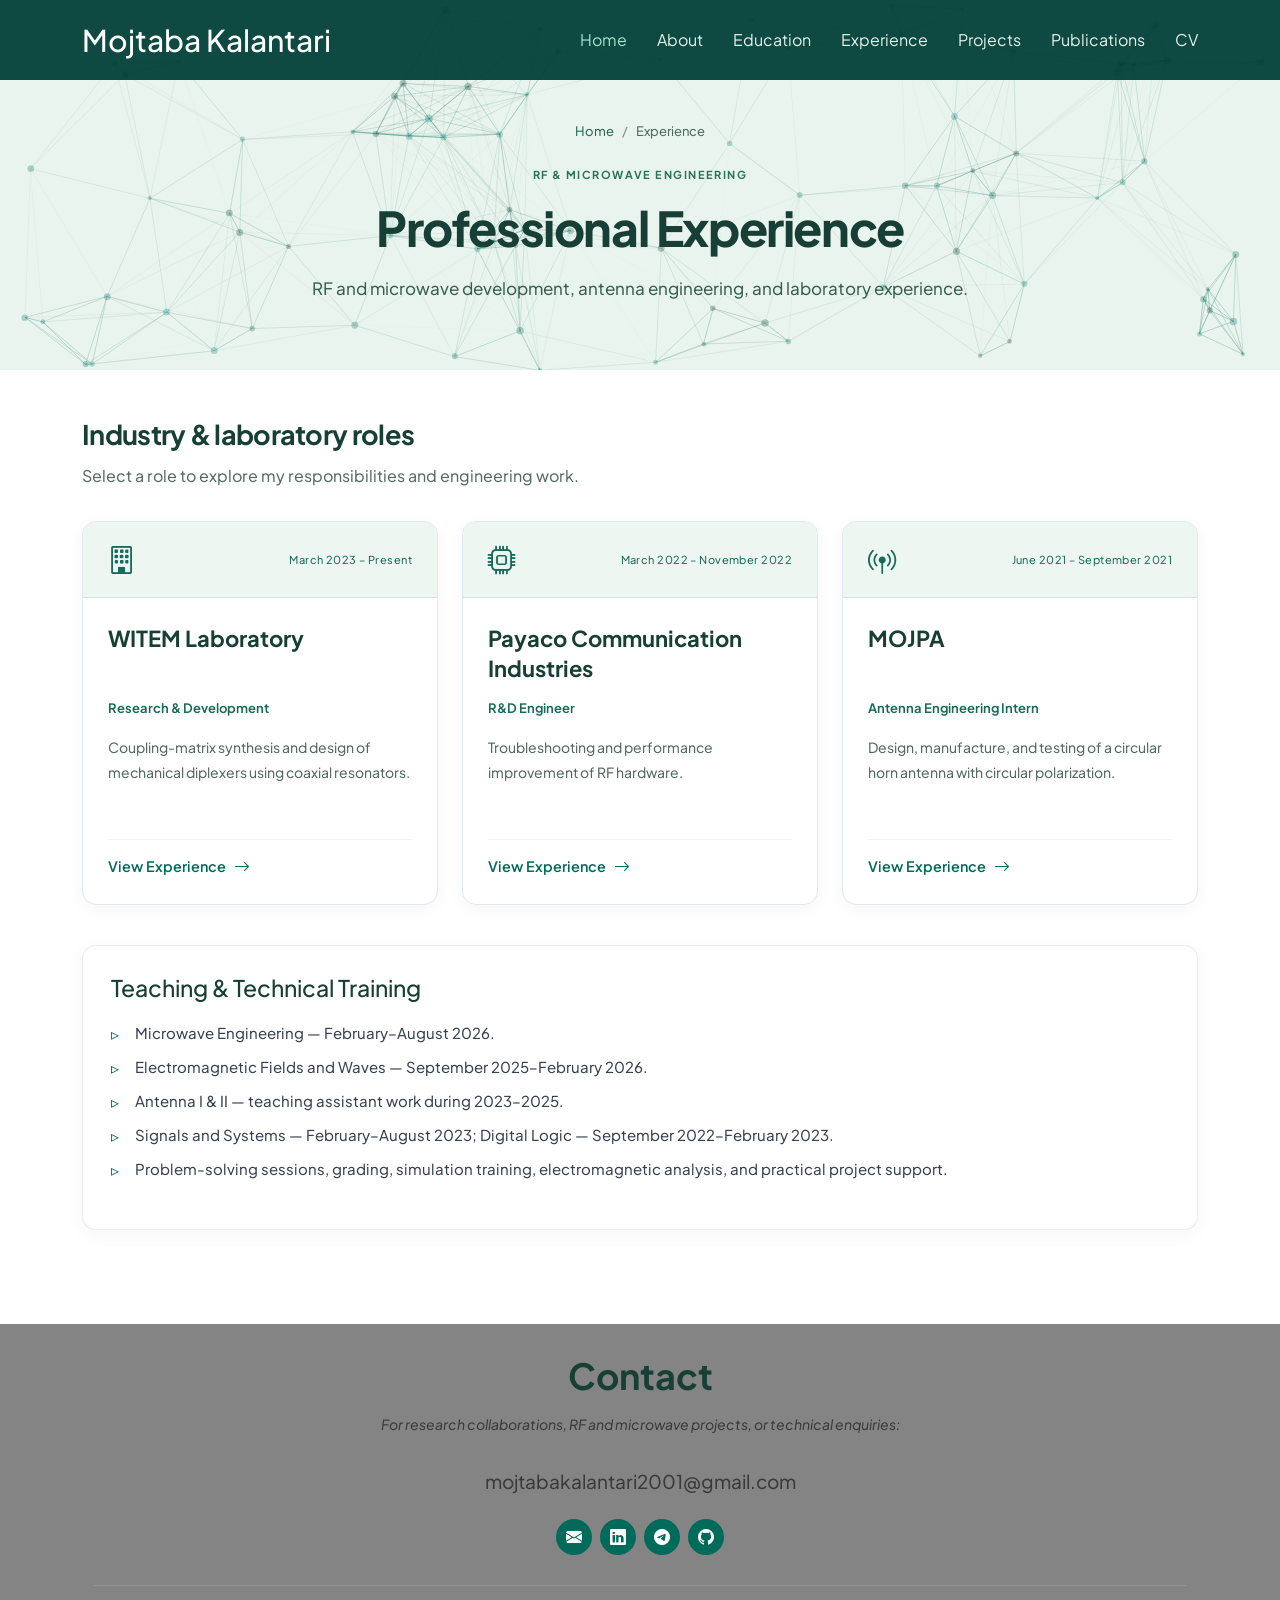
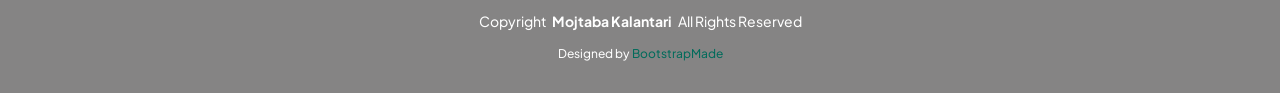
==== experience/index.html @ ae13c0ba "Add dedicated experience pages and restrict particle background to projects and experience" ====
<!DOCTYPE html>
<html lang="en"><head>
<meta charset="utf-8"><meta name="viewport" content="width=device-width, initial-scale=1">
<title>Professional Experience | Mojtaba Kalantari</title><meta name="description" content="RF and microwave development, antenna engineering, and laboratory experience.">
<meta name="theme-color" content="#006b5b">
<link rel="canonical" href="https://mojtabakalantari2001-create.github.io/experience/index.html">
<link rel="icon" href="../assets/img/icons/favicon.svg">
<link rel="preconnect" href="https://fonts.googleapis.com"><link rel="preconnect" href="https://fonts.gstatic.com" crossorigin>
<link href="https://fonts.googleapis.com/css2?family=Inter:wght@300;400;500;600;700&amp;family=Plus+Jakarta+Sans:wght@300;400;500;600;700;800&amp;display=swap" rel="stylesheet">
<link href="../assets/vendor/bootstrap/css/bootstrap.purged.css" rel="stylesheet">
<link href="../assets/vendor/bootstrap-icons/bootstrap-icons.css" rel="stylesheet">
<link href="../assets/css/main.css?v=9932bc06dd" rel="stylesheet">
<link href="../assets/css/personal.css?v=2f4d6b519a" rel="stylesheet">
<link href="../assets/css/projects.css?v=3ff09e54d1" rel="stylesheet">
</head><body class="project-page experience-page"><header class="header d-flex align-items-center fixed-top" id="header">
<div class="container-fluid container-xl position-relative d-flex align-items-center justify-content-between">
<a class="logo d-flex align-items-center" href="../index.html">
<h1 class="sitename">Mojtaba Kalantari</h1>
</a>
<nav class="navmenu" id="navmenu">
<ul>
<li><a href="../index.html#hero">Home</a></li>
<li><a href="../index.html#about">About</a></li>
<li><a href="../index.html#education">Education</a></li>
<li><a href="index.html" class="active" aria-current="page">Experience</a></li>
<li><a href="../projects/index.html">Projects</a></li>
<li><a href="../index.html#publications">Publications</a></li>
<li><a download="Mojtaba_Kalantari_CV.pdf" href="../cv.pdf" target="_blank" rel="noopener noreferrer">CV</a></li>
</ul>
<button class="mobile-nav-toggle d-xl-none bi bi-list" type="button" aria-label="Open navigation" aria-expanded="false"></button>
</nav>
</div>
</header>
<main class="main"><section class="project-hero" id="hero"><canvas id="network-canvas" aria-hidden="true"></canvas>
      <div class="container project-hero-content"><nav class="project-breadcrumbs" aria-label="Breadcrumb"><ol><li><a href="../index.html">Home</a></li><li><span aria-current="page">Experience</span></li></ol></nav>
      <p class="project-eyebrow">RF &amp; MICROWAVE ENGINEERING</p><h1>Professional Experience</h1><p class="project-hero-description">RF and microwave development, antenna engineering, and laboratory experience.</p></div></section><section class="project-content experience"><div class="container"><div class="project-index-intro"><h2>Industry & laboratory roles</h2><p>Select a role to explore my responsibilities and engineering work.</p></div><div class="project-track-grid"><a class="track-card-container project-track-link experience-track-link" href="witem-laboratory.html" aria-label="Explore WITEM Laboratory">
      <div class="track-card-label"><i class="bi bi-building" aria-hidden="true"></i><span>March 2023 – Present</span></div>
      <div class="track-card-body"><h2>WITEM Laboratory</h2><p class="experience-card-role">Research &amp; Development</p><p>Coupling-matrix synthesis and design of mechanical diplexers using coaxial resonators.</p>
      <div class="track-card-footer"><span class="track-explore-btn">View Experience <i class="bi bi-arrow-right" aria-hidden="true"></i></span></div></div></a><a class="track-card-container project-track-link experience-track-link" href="payaco-communication-industries.html" aria-label="Explore Payaco Communication Industries">
      <div class="track-card-label"><i class="bi bi-cpu" aria-hidden="true"></i><span>March 2022 – November 2022</span></div>
      <div class="track-card-body"><h2>Payaco Communication Industries</h2><p class="experience-card-role">R&amp;D Engineer</p><p>Troubleshooting and performance improvement of RF hardware.</p>
      <div class="track-card-footer"><span class="track-explore-btn">View Experience <i class="bi bi-arrow-right" aria-hidden="true"></i></span></div></div></a><a class="track-card-container project-track-link experience-track-link" href="mojpa.html" aria-label="Explore MOJPA">
      <div class="track-card-label"><i class="bi bi-broadcast-pin" aria-hidden="true"></i><span>June 2021 – September 2021</span></div>
      <div class="track-card-body"><h2>MOJPA</h2><p class="experience-card-role">Antenna Engineering Intern</p><p>Design, manufacture, and testing of a circular horn antenna with circular polarization.</p>
      <div class="track-card-footer"><span class="track-explore-btn">View Experience <i class="bi bi-arrow-right" aria-hidden="true"></i></span></div></div></a></div></div><div class="container teaching-block" id="teaching"><div class="experience-card">
<h3>Teaching &amp; Technical Training</h3>
<ul class="experience-highlights">
<li>Microwave Engineering — February–August 2026.</li>
<li>Electromagnetic Fields and Waves — September 2025–February 2026.</li>
<li>Antenna I &amp; II — teaching assistant work during 2023–2025.</li>
<li>Signals and Systems — February–August 2023; Digital Logic — September 2022–February 2023.</li>
<li>Problem-solving sessions, grading, simulation training, electromagnetic analysis, and practical project support.</li>
</ul>
</div></div></section></main><footer class="footer dark-background" id="footer">
<div class="container">
<h3 class="sitename">Contact</h3>
<p>For research collaborations, RF and microwave projects, or technical enquiries:</p>
<p class="contact-email"><a href="mailto:mojtabakalantari2001@gmail.com">mojtabakalantari2001@gmail.com</a></p>
<div class="social-links d-flex justify-content-center">
<a aria-label="Email Contact" href="mailto:mojtabakalantari2001@gmail.com">
<i class="bi bi-envelope-fill"></i>
</a>
<a aria-label="LinkedIn Profile" href="https://www.linkedin.com/in/mojtabakalantari/" target="_blank" rel="noopener noreferrer">
<i class="bi bi-linkedin"></i>
</a>
<a aria-label="Telegram: @a0jik" title="@a0jik" href="https://t.me/a0jik" target="_blank" rel="noopener noreferrer">
<i class="bi bi-telegram" aria-hidden="true"></i>
</a>
<a aria-label="GitHub Profile" href="https://github.com/mojtabakalantari2001-create" target="_blank" rel="noopener noreferrer">
<i class="bi bi-github"></i>
</a>
</div>
<div class="container">
<div class="copyright">
<span>Copyright</span> <strong class="px-1 sitename">Mojtaba Kalantari</strong> <span>All Rights
                        Reserved</span>
</div>
<div class="credits">Designed by <a href="https://bootstrapmade.com/">BootstrapMade</a>
</div>
</div>
</div>
</footer>
<script src="../assets/vendor/bootstrap/js/bootstrap.bundle.min.js" defer></script>
<script src="../assets/js/main.js?v=55a8c1320a" defer></script>
<script src="../assets/js/personal.js?v=8769570689" defer></script>
<script src="../assets/js/projects.js?v=13d1b4b0a4" defer></script>
</body></html>
---- assets/css/main.css ----
/**
* Template Name: Folio
* Template URL: https://bootstrapmade.com/folio-bootstrap-portfolio-template/
* Updated: Aug 08 2024 with Bootstrap v5.3.3
* Author: BootstrapMade.com
* License: https://bootstrapmade.com/license/
*/

/*--------------------------------------------------------------
# Font & Color Variables
# Help: https://bootstrapmade.com/color-system/
--------------------------------------------------------------*/
/* Fonts */
:root {
  --default-font: "Plus Jakarta Sans", "Inter", system-ui, -apple-system, "Segoe UI", Roboto, "Helvetica Neue", Arial, sans-serif;
  --heading-font: "Plus Jakarta Sans", "Inter", sans-serif;
  --nav-font: "Plus Jakarta Sans", "Inter", sans-serif;
}

/* Global Colors - The following color variables are used throughout the website. Updating them here will change the color scheme of the entire website */
:root {
  --background-color: #ffffff;
  /* Background color for the entire website, including individual sections */
  --default-color: #6C6C6C;
  /* Default color used for the majority of the text content across the entire website */
  --heading-color: #545454;
  /* Color for headings, subheadings and title throughout the website */
  --accent-color: #006b5b;
  /* Accent color that represents your brand on the website. It's used for buttons, links, and other elements that need to stand out */
  --surface-color: #ffffff;
  /* The surface color is used as a background of boxed elements within sections, such as cards, icon boxes, or other elements that require a visual separation from the global background. */
  --contrast-color: #ffffff;
  /* Contrast color for text, ensuring readability against backgrounds of accent, heading, or default colors. */
}

/* Nav Menu Colors - The following color variables are used specifically for the navigation menu. They are separate from the global colors to allow for more customization options */
:root {
  --nav-color: rgba(255, 255, 255, 0.6);
  /* The default color of the main navmenu links */
  --nav-hover-color: #ffffff;
  /* Applied to main navmenu links when they are hovered over or active */
  --nav-mobile-background-color: #ffffff;
  /* Used as the background color for mobile navigation menu */
  --nav-dropdown-background-color: #ffffff;
  /* Used as the background color for dropdown items that appear when hovering over primary navigation items */
  --nav-dropdown-color: #898989;
  /* Used for navigation links of the dropdown items in the navigation menu. */
  --nav-dropdown-hover-color: #006b5b;
  /* Similar to --nav-hover-color, this color is applied to dropdown navigation links when they are hovered over. */
}

/* Color Presets - These classes override global colors when applied to any section or element, providing reuse of the sam color scheme. */

.light-background {
  --background-color: #edf5f1;
  --surface-color: #ffffff;
}

.dark-background {
  --background-color: #858484;
  --default-color: #ffffff;
  --heading-color: #ffffff;
  --surface-color: #9e9e9e;
  --contrast-color: #ffffff;
}

/* Smooth scroll */
:root {
  scroll-behavior: smooth;
}

/*--------------------------------------------------------------
# General Styling & Shared Classes
--------------------------------------------------------------*/
body {
  color: var(--default-color);
  background-color: var(--background-color);
  font-family: var(--default-font);
  font-weight: 450;
  -webkit-font-smoothing: antialiased;
  -moz-osx-font-smoothing: grayscale;
}

p {
  font-weight: 450;
  line-height: 1.65;
  color: #4b5563;
}

a {
  color: var(--accent-color);
  text-decoration: none;
  transition: 0.3s;
}

a:hover {
  color: color-mix(in srgb, var(--accent-color), transparent 25%);
  text-decoration: none;
}

h1,
h2,
h3,
h4,
h5,
h6 {
  color: var(--heading-color);
  font-family: var(--heading-font);
}

/* PHP Email Form Messages
------------------------------*/
.php-email-form .error-message {
  display: none;
  background: #df1529;
  color: #ffffff;
  text-align: left;
  padding: 15px;
  margin-bottom: 24px;
  font-weight: 600;
}

.php-email-form .sent-message {
  display: none;
  color: #ffffff;
  background: #059652;
  text-align: center;
  padding: 15px;
  margin-bottom: 24px;
  font-weight: 600;
}

.php-email-form .loading {
  display: none;
  background: var(--surface-color);
  text-align: center;
  padding: 15px;
  margin-bottom: 24px;
}

.php-email-form .loading:before {
  content: "";
  display: inline-block;
  border-radius: 50%;
  width: 24px;
  height: 24px;
  margin: 0 10px -6px 0;
  border: 3px solid var(--accent-color);
  border-top-color: var(--surface-color);
  animation: php-email-form-loading 1s linear infinite;
}

@keyframes php-email-form-loading {
  0% {
    transform: rotate(0deg);
  }

  100% {
    transform: rotate(360deg);
  }
}

/*--------------------------------------------------------------
# Global Header
--------------------------------------------------------------*/
.header {
  --background-color: rgba(0, 0, 0, 0);
  --default-color: #ffffff;
  --heading-color: #ffffff;
  color: var(--default-color);
  background-color: var(--background-color);
  padding: 10px 0;
  transition: all 0.5s;
  z-index: 997;
}

.header .logo {
  line-height: 1;
}

.header .logo img {
  max-height: 32px;
  margin-right: 8px;
}

.header .logo h1 {
  font-size: 30px;
  margin: 0;
  font-weight: 4700;
  color: var(--heading-color);
}

.scrolled .header {
  box-shadow: 0px 0 18px rgba(0, 0, 0, 0.1);
}

/* Global Header on Scroll
------------------------------*/
.scrolled .header {
  --background-color: rgba(0, 63, 55, 0.8);
}

/*--------------------------------------------------------------
# Navigation Menu
--------------------------------------------------------------*/
/* Navmenu - Desktop */
@media (min-width: 1200px) {
  .navmenu {
    padding: 0;
  }

  .navmenu ul {
    margin: 0;
    padding: 0;
    display: flex;
    list-style: none;
    align-items: center;
  }

  .navmenu li {
    position: relative;
  }

  .navmenu a,
  .navmenu a:focus {
    color: var(--nav-color);
    padding: 18px 15px;
    font-size: 16px;
    font-family: var(--nav-font);
    font-weight: 400;
    display: flex;
    align-items: center;
    justify-content: space-between;
    white-space: nowrap;
    transition: 0.3s;
  }

  .navmenu a i,
  .navmenu a:focus i {
    font-size: 12px;
    line-height: 0;
    margin-left: 5px;
    transition: 0.3s;
  }

  .navmenu li:last-child a {
    padding-right: 0;
  }

  .navmenu li:hover>a,
  .navmenu .active,
  .navmenu .active:focus {
    color: var(--nav-hover-color);
  }

  .navmenu .dropdown ul {
    margin: 0;
    padding: 10px 0;
    background: var(--nav-dropdown-background-color);
    display: block;
    position: absolute;
    visibility: hidden;
    left: 14px;
    top: 130%;
    opacity: 0;
    transition: 0.3s;
    border-radius: 4px;
    z-index: 99;
    box-shadow: 0px 0px 30px rgba(0, 0, 0, 0.1);
  }

  .navmenu .dropdown ul li {
    min-width: 200px;
  }

  .navmenu .dropdown ul a {
    padding: 10px 20px;
    font-size: 15px;
    text-transform: none;
    color: var(--nav-dropdown-color);
  }

  .navmenu .dropdown ul a i {
    font-size: 12px;
  }

  .navmenu .dropdown ul a:hover,
  .navmenu .dropdown ul .active:hover,
  .navmenu .dropdown ul li:hover>a {
    color: var(--nav-dropdown-hover-color);
  }

  .navmenu .dropdown:hover>ul {
    opacity: 1;
    top: 100%;
    visibility: visible;
  }

  .navmenu .dropdown .dropdown ul {
    top: 0;
    left: -90%;
    visibility: hidden;
  }

  .navmenu .dropdown .dropdown:hover>ul {
    opacity: 1;
    top: 0;
    left: -100%;
    visibility: visible;
  }
}

/* Navmenu - Mobile */
@media (max-width: 1199px) {
  .mobile-nav-toggle {
    color: var(--nav-color);
    font-size: 28px;
    line-height: 0;
    margin-right: 10px;
    cursor: pointer;
    transition: color 0.3s;
  }

  .navmenu {
    padding: 0;
    z-index: 9997;
  }

  .navmenu ul {
    display: none;
    list-style: none;
    position: absolute;
    inset: 60px 20px 20px 20px;
    padding: 10px 0;
    margin: 0;
    border-radius: 6px;
    background-color: var(--nav-mobile-background-color);
    overflow-y: auto;
    transition: 0.3s;
    z-index: 9998;
    box-shadow: 0px 0px 30px rgba(0, 0, 0, 0.1);
  }

  .navmenu a,
  .navmenu a:focus {
    color: var(--nav-dropdown-color);
    padding: 10px 20px;
    font-family: var(--nav-font);
    font-size: 17px;
    font-weight: 500;
    display: flex;
    align-items: center;
    justify-content: space-between;
    white-space: nowrap;
    transition: 0.3s;
  }

  .navmenu a i,
  .navmenu a:focus i {
    font-size: 12px;
    line-height: 0;
    margin-left: 5px;
    width: 30px;
    height: 30px;
    display: flex;
    align-items: center;
    justify-content: center;
    border-radius: 50%;
    transition: 0.3s;
    background-color: color-mix(in srgb, var(--accent-color), transparent 90%);
  }

  .navmenu a i:hover,
  .navmenu a:focus i:hover {
    background-color: var(--accent-color);
    color: var(--contrast-color);
  }

  .navmenu a:hover,
  .navmenu .active,
  .navmenu .active:focus {
    color: var(--nav-dropdown-hover-color);
  }

  .navmenu .active i,
  .navmenu .active:focus i {
    background-color: var(--accent-color);
    color: var(--contrast-color);
    transform: rotate(180deg);
  }

  .navmenu .dropdown ul {
    position: static;
    display: none;
    z-index: 99;
    padding: 10px 0;
    margin: 10px 20px;
    background-color: var(--nav-dropdown-background-color);
    border: 1px solid color-mix(in srgb, var(--default-color), transparent 90%);
    box-shadow: none;
    transition: all 0.5s ease-in-out;
  }

  .navmenu .dropdown ul ul {
    background-color: rgba(33, 37, 41, 0.1);
  }

  .navmenu .dropdown>.dropdown-active {
    display: block;
    background-color: rgba(33, 37, 41, 0.03);
  }

  .mobile-nav-active {
    overflow: hidden;
  }

  .mobile-nav-active .mobile-nav-toggle {
    color: #fff;
    position: absolute;
    font-size: 32px;
    top: 15px;
    right: 15px;
    margin-right: 0;
    z-index: 9999;
  }

  .mobile-nav-active .navmenu {
    position: fixed;
    overflow: hidden;
    inset: 0;
    background: rgba(33, 37, 41, 0.8);
    transition: 0.3s;
  }

  .mobile-nav-active .navmenu>ul {
    display: block;
  }
}

/*--------------------------------------------------------------
# Global Footer
--------------------------------------------------------------*/
.footer {
  color: var(--default-color);
  background-color: var(--background-color);
  font-size: 14px;
  text-align: center;
  padding: 30px 0;
  position: relative;
}

.footer h3 {
  font-size: 36px;
  font-weight: 700;
  position: relative;
  padding: 0;
  margin: 0 0 15px 0;
}

.footer p {
  font-size: 15;
  font-style: italic;
  padding: 0;
  margin: 0 0 30px 0;
}

.footer .social-links {
  margin: 0 0 30px 0;
}

.footer .social-links a {
  font-size: 16px;
  display: flex;
  align-items: center;
  justify-content: center;
  background: var(--accent-color);
  color: var(--contrast-color);
  line-height: 1;
  margin: 0 4px;
  border-radius: 50%;
  text-align: center;
  width: 36px;
  height: 36px;
  transition: 0.3s;
}

.footer .social-links a:hover {
  background: color-mix(in srgb, var(--accent-color), transparent 20%);
  text-decoration: none;
}

.footer .copyright {
  padding-top: 25px;
  border-top: 1px solid color-mix(in srgb, var(--default-color), transparent 90%);
}

.footer .credits {
  font-size: 13px;
  padding-top: 5px;
}

/*--------------------------------------------------------------
# Preloader
--------------------------------------------------------------*/
#preloader {
  position: fixed;
  inset: 0;
  z-index: 999999;
  overflow: hidden;
  background: var(--background-color);
  transition: all 0.6s ease-out;
}

#preloader:before {
  content: "";
  position: fixed;
  top: calc(50% - 30px);
  left: calc(50% - 30px);
  border: 6px solid #ffffff;
  border-color: var(--accent-color) transparent var(--accent-color) transparent;
  border-radius: 50%;
  width: 60px;
  height: 60px;
  animation: animate-preloader 1.5s linear infinite;
}

@keyframes animate-preloader {
  0% {
    transform: rotate(0deg);
  }

  100% {
    transform: rotate(360deg);
  }
}

/*--------------------------------------------------------------
# Scroll Top Button
--------------------------------------------------------------*/
.scroll-top {
  position: fixed;
  visibility: hidden;
  opacity: 0;
  right: 15px;
  bottom: 15px;
  z-index: 99999;
  background-color: var(--accent-color);
  width: 40px;
  height: 40px;
  border-radius: 4px;
  transition: all 0.4s;
}

.scroll-top i {
  font-size: 24px;
  color: var(--contrast-color);
  line-height: 0;
}

.scroll-top:hover {
  background-color: color-mix(in srgb, var(--accent-color), transparent 20%);
  color: var(--contrast-color);
}

.scroll-top.active {
  visibility: visible;
  opacity: 1;
}

/*--------------------------------------------------------------
# Disable aos animation delay on mobile devices
--------------------------------------------------------------*/
@media screen and (max-width: 768px) {
  [data-aos-delay] {
    transition-delay: 0 !important;
  }
}

/*--------------------------------------------------------------
# Global Page Titles & Breadcrumbs
--------------------------------------------------------------*/
.page-title {
  color: var(--default-color);
  background-color: var(--background-color);
  padding: 160px 0 80px 0;
  text-align: center;
  position: relative;
}

.page-title:before {
  content: "";
  background-color: color-mix(in srgb, var(--background-color), transparent 50%);
  position: absolute;
  inset: 0;
}

.page-title.bg-transparent:before {
  display: none !important;
}

.page-title h1 {
  font-size: 42px;
  font-weight: 700;
  margin-bottom: 10px;
}

.page-title .breadcrumbs ol {
  display: flex;
  flex-wrap: wrap;
  list-style: none;
  justify-content: center;
  padding: 0;
  margin: 0;
  font-size: 16px;
  font-weight: 400;
}

.page-title .breadcrumbs ol li+li {
  padding-left: 10px;
}

.page-title .breadcrumbs ol li+li::before {
  content: "/";
  display: inline-block;
  padding-right: 10px;
  color: color-mix(in srgb, var(--default-color), transparent 50%);
}

/*--------------------------------------------------------------
# Global Sections
--------------------------------------------------------------*/
section,
.section {
  color: var(--default-color);
  background-color: var(--background-color);
  padding: 60px 0;
  scroll-margin-top: 80px;
  overflow: clip;
}

@media (max-width: 1199px) {

  section,
  .section {
    scroll-margin-top: 56px;
  }
}

/*--------------------------------------------------------------
# Global Section Titles
--------------------------------------------------------------*/
.section-title {
  text-align: center;
  padding-bottom: 60px;
  position: relative;
}

.section-title h2 {
  font-size: 32px;
  font-weight: 300;
  margin-bottom: 15px;
}

.section-title p {
  margin-bottom: 0;
  font-weight: 500;
  color: #4b5563;
  font-size: 16px;
}

/*--------------------------------------------------------------
# Hero Section
--------------------------------------------------------------*/
.hero {
  width: 100%;
  min-height: 100vh;
  position: relative;
  padding: 80px 0;
  display: flex;
  align-items: center;
  justify-content: center;
}

.hero img {
  position: absolute;
  inset: 0;
  display: block;
  width: 100%;
  height: 100%;
  object-fit: cover;
  z-index: 1;
}

.hero:before {
  content: "";
  background: color-mix(in srgb, var(--background-color), transparent 80%);
  position: absolute;
  inset: 0;
  z-index: 2;
}

.hero .container {
  position: relative;
  z-index: 3;
}

.hero h2 {
  margin: 0;
  font-size: 64px;
  font-weight: 700;
}

.hero p {
  margin: 5px 0 0 0;
  font-size: 26px;
}

.hero p span {
  letter-spacing: 1px;
  border-bottom: 2px solid var(--accent-color);
}

.hero .social-links {
  margin-top: 25px;
}

.hero .social-links a {
  font-size: 24px;
  display: inline-block;
  color: color-mix(in srgb, var(--default-color), transparent 50%);
  line-height: 1;
  margin-right: 20px;
  transition: 0.3s;
}

.hero .social-links a:hover {
  color: var(--accent-color);
}

@media (max-width: 768px) {
  .hero h2 {
    font-size: 32px;
  }

  .hero p {
    font-size: 20px;
  }
}

/*--------------------------------------------------------------
# About Section
--------------------------------------------------------------*/
.about .profile-img {
  border: 20px solid var(--accent-color);
  padding: 0;
}

.about .profile-img img {
  margin-top: -60px;
  margin-left: 40px;
  margin-bottom: 40px;
  position: relative;
  z-index: 1;
}

.about .content h3 {
  font-size: 1.75rem;
  font-weight: 700;
}

.about .content .fst-italic {
  color: color-mix(in srgb, var(--default-color), var(--contrast-color) 50%);
}

.about .content ul {
  list-style: none;
  padding: 0;
}

.about .content ul li {
  padding: 10px 0 0 0;
  display: flex;
}

.about .content ul i {
  color: var(--accent-color);
  margin-right: 0.5rem;
  line-height: 1.2;
  font-size: 1.25rem;
}

.about .content p:last-child {
  margin-bottom: 0;
}

/*--------------------------------------------------------------
# Services Section
--------------------------------------------------------------*/
.services .service-item {
  position: relative;
  height: 100%;
  margin-bottom: 30px;
}

.services .service-item .icon {
  margin-right: 20px;
}

.services .service-item .icon i {
  color: var(--accent-color);
  font-size: 40px;
  line-height: 0;
  transition: 0.3s;
}

.services .service-item:hover .icon i {
  color: var(--accent-color);
}

.services .service-item .title {
  color: var(--heading-color);
  font-weight: 700;
  margin-bottom: 10px;
  font-size: 20px;
  transition: 0.3s;
}

.services .service-item .description {
  font-size: 15px;
  color: color-mix(in srgb, var(--default-color), transparent 30%);
  margin-bottom: 10px;
}

.services .service-item .readmore {
  display: flex;
  align-items: center;
  color: color-mix(in srgb, var(--default-color), transparent 50%);
  transition: 0.3s;
  font-weight: 700;
  font-size: 14px;
}

.services .service-item .readmore i {
  margin-left: 8px;
}

.services .service-item:hover .title,
.services .service-item:hover .readmore,
.services .service-item:hover .icon i {
  color: var(--accent-color);
}

/*--------------------------------------------------------------
# Publications Section
--------------------------------------------------------------*/
.publications .publication-item {
  position: relative;
  height: 100%;
  padding: 16px 20px;
  background: var(--surface-color);
  border: 1px solid rgba(0, 0, 0, 0.06);
  border-radius: 12px;
  transition: all 0.3s ease;
}

.publications .publication-item:hover {
  border-color: var(--accent-color);
  box-shadow: 0 6px 20px rgba(0, 0, 0, 0.06);
  transform: translateY(-2px);
}

.publications .publication-item .icon {
  margin-right: 18px;
}

.publications .publication-item .icon i {
  color: var(--accent-color);
  font-size: 28px;
  line-height: 1;
}

.publications .publication-item .title {
  color: var(--heading-color);
  font-weight: 600;
  font-size: 16px;
  line-height: 1.5;
  transition: color 0.2s ease;
}

.publications .publication-item:hover .title {
  color: var(--accent-color);
}

/*--------------------------------------------------------------
# Testimonials Section
--------------------------------------------------------------*/
.testimonials .section-header {
  margin-bottom: 40px;
}

.testimonials .testimonials-carousel,
.testimonials .testimonials-slider {
  overflow: hidden;
}

.testimonials .testimonial-item {
  text-align: center;
}

.testimonials .testimonial-item .testimonial-img {
  width: 120px;
  border-radius: 50%;
  border: 4px solid var(--background-color);
  margin: 0 auto;
}

.testimonials .testimonial-item h3 {
  font-size: 20px;
  font-weight: bold;
  margin: 10px 0 5px 0;
}

.testimonials .testimonial-item h4 {
  font-size: 14px;
  color: color-mix(in srgb, var(--default-color), transparent 40%);
  margin: 0 0 15px 0;
}

.testimonials .testimonial-item .stars {
  margin-bottom: 15px;
}

.testimonials .testimonial-item .stars i {
  color: #ffc107;
  margin: 0 1px;
}

.testimonials .testimonial-item .quote-icon-left,
.testimonials .testimonial-item .quote-icon-right {
  color: color-mix(in srgb, var(--accent-color), transparent 50%);
  font-size: 26px;
  line-height: 0;
}

.testimonials .testimonial-item .quote-icon-left {
  display: inline-block;
  left: -5px;
  position: relative;
}

.testimonials .testimonial-item .quote-icon-right {
  display: inline-block;
  right: -5px;
  position: relative;
  top: 10px;
  transform: scale(-1, -1);
}

.testimonials .testimonial-item p {
  font-style: italic;
  margin: 0 auto 15px auto;
}

.testimonials .swiper-wrapper {
  height: auto;
}

.testimonials .swiper-pagination {
  margin-top: 20px;
  position: relative;
}

.testimonials .swiper-pagination .swiper-pagination-bullet {
  width: 12px;
  height: 12px;
  opacity: 1;
  background-color: color-mix(in srgb, var(--default-color), transparent 85%);
}

.testimonials .swiper-pagination .swiper-pagination-bullet-active {
  background-color: var(--accent-color);
}

@media (min-width: 992px) {
  .testimonials .testimonial-item p {
    width: 80%;
  }
}

/*--------------------------------------------------------------
# Portfolio Section
--------------------------------------------------------------*/
.portfolio .portfolio-filters {
  padding: 0;
  margin: 0 auto 20px auto;
  list-style: none;
  text-align: center;
}

.portfolio .portfolio-filters li {
  cursor: pointer;
  display: inline-block;
  padding: 0;
  font-size: 18px;
  font-weight: 500;
  margin: 0 10px;
  line-height: 1;
  margin-bottom: 5px;
  transition: all 0.3s ease-in-out;
}

.portfolio .portfolio-filters li:hover,
.portfolio .portfolio-filters li.filter-active {
  color: var(--accent-color);
}

.portfolio .portfolio-filters li:first-child {
  margin-left: 0;
}

.portfolio .portfolio-filters li:last-child {
  margin-right: 0;
}

@media (max-width: 575px) {
  .portfolio .portfolio-filters li {
    font-size: 14px;
    margin: 0 5px;
  }
}

/* Legacy Portfolio Content for MoreProjects.html */
.portfolio .portfolio-content {
  position: relative;
  overflow: hidden;
  border-radius: 12px;
  background: #ffffff;
  border: 1px solid #e2e8f0;
  box-shadow: 0 4px 14px rgba(0, 0, 0, 0.04);
  transition: transform 0.3s ease, box-shadow 0.3s ease, border-color 0.3s ease;
}

.portfolio .portfolio-content:hover {
  transform: translateY(-4px);
  box-shadow: 0 12px 28px rgba(0, 0, 0, 0.09);
  border-color: #008776;
}

.portfolio .portfolio-content img {
  display: block;
  width: 100%;
  height: 230px;
  object-fit: cover;
  transition: opacity 0.35s ease;
  border-radius: 0;
}

.portfolio .portfolio-content .base-img {
  position: relative;
  z-index: 1;
}

.portfolio .portfolio-content .hover-img {
  position: absolute;
  top: 0;
  left: 0;
  width: 100%;
  height: 230px;
  object-fit: cover;
  opacity: 0;
  z-index: 2;
  transition: opacity 0.35s ease;
}

.portfolio .portfolio-content:hover .hover-img {
  opacity: 1;
}

.portfolio .portfolio-content .portfolio-info {
  opacity: 0;
  position: absolute;
  inset: 0;
  z-index: 3;
  transition: opacity 0.3s ease;
  background: linear-gradient(180deg, rgba(15, 23, 42, 0.2) 0%, rgba(15, 23, 42, 0.85) 100%);
  backdrop-filter: blur(2px);
  -webkit-backdrop-filter: blur(2px);
  padding: 20px;
  pointer-events: none;
  display: flex;
  flex-direction: column;
  justify-content: flex-end;
}

.portfolio .portfolio-content .portfolio-info h4 {
  display: none !important;
}

.portfolio .portfolio-content .portfolio-info p {
  position: relative;
  margin-bottom: 0;
  font-size: 14px;
  font-weight: 500;
  color: rgba(255, 255, 255, 0.95);
  line-height: 1.45;
}

.portfolio .portfolio-content .portfolio-info .details-link {
  position: absolute;
  inset: 0;
  width: 100%;
  height: 100%;
  z-index: 4;
  opacity: 0;
  pointer-events: auto;
}

.portfolio .portfolio-content:hover .portfolio-info {
  opacity: 1;
}

/*--------------------------------------------------------------
# Research & Project Track Cards (UI-Friendly Interactive Container)
--------------------------------------------------------------*/
.track-card-container {
  position: relative;
  background: #ffffff;
  border-radius: 14px;
  border: 1px solid #e2e8f0;
  box-shadow: 0 4px 16px rgba(15, 23, 42, 0.04);
  overflow: hidden;
  height: 100%;
  display: flex;
  flex-direction: column;
  transition: transform 0.3s cubic-bezier(0.16, 1, 0.3, 1), box-shadow 0.3s cubic-bezier(0.16, 1, 0.3, 1), border-color 0.3s ease;
}

.track-card-container:hover {
  transform: translateY(-6px);
  box-shadow: 0 16px 36px rgba(15, 23, 42, 0.1);
  border-color: #008776;
}

.track-card-img-wrap {
  position: relative;
  width: 100%;
  height: 230px;
  overflow: hidden;
  background: #0f172a;
}

.track-card-img-wrap img {
  display: block;
  width: 100%;
  height: 100%;
  object-fit: cover;
  transition: opacity 0.35s ease;
}

.track-card-img-wrap .base-img {
  position: relative;
  z-index: 1;
}

.track-card-img-wrap .hover-img {
  position: absolute;
  top: 0;
  left: 0;
  z-index: 2;
  opacity: 0;
}

.track-card-container:hover .track-card-img-wrap .hover-img {
  opacity: 1;
}

.track-badge {
  position: absolute;
  top: 12px;
  right: 12px;
  z-index: 4;
  font-size: 0.78rem;
  font-weight: 600;
  padding: 5px 12px;
  border-radius: 20px;
  background: rgba(15, 23, 42, 0.75);
  color: #ffffff;
  backdrop-filter: blur(8px);
  -webkit-backdrop-filter: blur(8px);
  border: 1px solid rgba(255, 255, 255, 0.2);
  box-shadow: 0 2px 8px rgba(0, 0, 0, 0.2);
}

.track-badge.precision {
  background: rgba(0, 107, 91, 0.85);
}

.track-badge.speed {
  background: rgba(220, 53, 69, 0.85);
}

.track-card-body {
  padding: 22px 22px 18px 22px;
  display: flex;
  flex-direction: column;
  flex-grow: 1;
  justify-content: space-between;
}

.track-card-body h4 {
  font-size: 1.15rem;
  font-weight: 700;
  color: #1e293b;
  margin-bottom: 10px;
  line-height: 1.35;
  transition: color 0.25s ease;
}

.track-card-container:hover .track-card-body h4 {
  color: #006b5b;
}

.track-card-body p {
  font-size: 0.92rem;
  color: #64748b;
  line-height: 1.5;
  margin-bottom: 16px;
  flex-grow: 1;
}

.track-card-footer {
  padding-top: 14px;
  border-top: 1px solid #edf5f1;
}

.track-explore-btn {
  display: inline-flex;
  align-items: center;
  gap: 8px;
  font-size: 0.9rem;
  font-weight: 600;
  color: #006b5b;
  transition: gap 0.25s ease, color 0.25s ease;
}

.track-explore-btn i {
  font-size: 1rem;
  transition: transform 0.25s ease;
}

.track-card-container:hover .track-explore-btn {
  color: #004f44;
  gap: 12px;
}

.track-card-container:hover .track-explore-btn i {
  transform: translateX(4px);
}

/*--------------------------------------------------------------
# Pricing Section
--------------------------------------------------------------*/
.pricing .pricing-item {
  background-color: color-mix(in srgb, var(--accent-color), transparent 96%);
  padding: 40px 40px;
  height: 100%;
  border-radius: 15px;
}

.pricing h3 {
  font-weight: 600;
  margin-bottom: 15px;
  font-size: 20px;
}

.pricing h4 {
  color: var(--accent-color);
  font-size: 48px;
  font-weight: 700;
  font-family: var(--heading-font);
  margin-bottom: 0;
}

.pricing h4 sup {
  font-size: 28px;
}

.pricing h4 span {
  color: color-mix(in srgb, var(--default-color), transparent 50%);
  font-size: 18px;
  font-weight: 500;
}

.pricing .description {
  font-size: 14px;
}

.pricing .cta-btn {
  border: 1px solid var(--default-color);
  color: var(--default-color);
  display: block;
  text-align: center;
  padding: 10px 35px;
  border-radius: 5px;
  font-size: 16px;
  font-weight: 500;
  font-family: var(--heading-font);
  transition: 0.3s;
  margin-top: 20px;
  margin-bottom: 6px;
}

.pricing .cta-btn:hover {
  background: var(--accent-color);
  color: var(--contrast-color);
  border-color: var(--accent-color);
}

.pricing ul {
  padding: 0;
  list-style: none;
  color: color-mix(in srgb, var(--default-color), transparent 30%);
  text-align: left;
  line-height: 20px;
}

.pricing ul li {
  padding: 10px 0;
  display: flex;
  align-items: center;
}

.pricing ul li:last-child {
  padding-bottom: 0;
}

.pricing ul i {
  color: #059652;
  font-size: 24px;
  padding-right: 3px;
}

.pricing ul .na {
  color: color-mix(in srgb, var(--default-color), transparent 60%);
}

.pricing ul .na i {
  color: color-mix(in srgb, var(--default-color), transparent 60%);
}

.pricing ul .na span {
  text-decoration: line-through;
}

.pricing .featured {
  position: relative;
}

.pricing .featured .popular {
  position: absolute;
  top: 15px;
  right: 15px;
  background-color: var(--accent-color);
  color: var(--contrast-color);
  padding: 4px 15px 6px 15px;
  margin: 0;
  border-radius: 5px;
  font-size: 14px;
  font-weight: 500;
}

.pricing .featured .cta-btn {
  background: var(--accent-color);
  color: var(--contrast-color);
  border-color: var(--accent-color);
}

@media (max-width: 992px) {
  .pricing .box {
    max-width: 60%;
    margin: 0 auto 30px auto;
  }
}

@media (max-width: 767px) {
  .pricing .box {
    max-width: 80%;
    margin: 0 auto 30px auto;
  }
}

@media (max-width: 420px) {
  .pricing .box {
    max-width: 100%;
    margin: 0 auto 30px auto;
  }
}

/*--------------------------------------------------------------
# Contact Section
--------------------------------------------------------------*/
.contact .info-wrap {
  background-color: var(--surface-color);
  box-shadow: 0px 0px 20px rgba(0, 0, 0, 0.1);
  padding: 30px;
  margin-bottom: 30px;
}

.contact .info-item i {
  font-size: 20px;
  color: var(--accent-color);
  width: 56px;
  height: 56px;
  display: flex;
  justify-content: center;
  align-items: center;
  transition: all 0.3s ease-in-out;
  border-radius: 50%;
  border: 1px solid color-mix(in srgb, var(--accent-color), transparent 40%);
  margin-right: 15px;
}

.contact .info-item h3 {
  font-size: 18px;
  font-weight: 700;
  margin: 0 0 2px 0;
}

.contact .info-item p {
  padding: 0;
  margin-bottom: 0;
  font-size: 14px;
}

.contact .info-item:hover i {
  background: var(--accent-color);
  color: var(--contrast-color);
}

.contact .php-email-form {
  background-color: var(--surface-color);
  box-shadow: 0px 0px 20px rgba(0, 0, 0, 0.1);
  padding: 30px;
}

@media (max-width: 575px) {
  .contact .php-email-form {
    padding: 20px;
  }
}

.contact .php-email-form input[type=text],
.contact .php-email-form input[type=email],
.contact .php-email-form textarea {
  font-size: 14px;
  padding: 10px 15px;
  box-shadow: none;
  border-radius: 0;
  color: var(--default-color);
  background-color: color-mix(in srgb, var(--background-color), transparent 50%);
  border-color: color-mix(in srgb, var(--default-color), transparent 80%);
}

.contact .php-email-form input[type=text]:focus,
.contact .php-email-form input[type=email]:focus,
.contact .php-email-form textarea:focus {
  border-color: var(--accent-color);
}

.contact .php-email-form input[type=text]::placeholder,
.contact .php-email-form input[type=email]::placeholder,
.contact .php-email-form textarea::placeholder {
  color: color-mix(in srgb, var(--default-color), transparent 70%);
}

.contact .php-email-form button[type=submit] {
  color: var(--contrast-color);
  background: var(--accent-color);
  border: 0;
  padding: 10px 30px;
  transition: 0.4s;
  border-radius: 50px;
}

.contact .php-email-form button[type=submit]:hover {
  background: color-mix(in srgb, var(--accent-color), transparent 20%);
}

/*--------------------------------------------------------------
# Portfolio Details Section
--------------------------------------------------------------*/
.portfolio-details .portfolio-details-slider img {
  width: 100%;
}

.portfolio-details .portfolio-details-slider .swiper-pagination {
  margin-top: 20px;
  position: relative;
}

.portfolio-details .portfolio-details-slider .swiper-pagination .swiper-pagination-bullet {
  width: 12px;
  height: 12px;
  background-color: color-mix(in srgb, var(--default-color), transparent 85%);
  opacity: 1;
}

.portfolio-details .portfolio-details-slider .swiper-pagination .swiper-pagination-bullet-active {
  background-color: var(--accent-color);
}

.portfolio-details .portfolio-info {
  background-color: var(--surface-color);
  padding: 30px;
  box-shadow: 0px 0 30px rgba(0, 0, 0, 0.1);
}

.portfolio-details .portfolio-info h3 {
  font-size: 22px;
  font-weight: 700;
  margin-bottom: 20px;
  padding-bottom: 20px;
  border-bottom: 1px solid color-mix(in srgb, var(--default-color), transparent 85%);
}

.portfolio-details .portfolio-info ul {
  list-style: none;
  padding: 0;
  font-size: 15px;
}

.portfolio-details .portfolio-info ul li+li {
  margin-top: 10px;
}

.portfolio-details .portfolio-description {
  padding-top: 30px;
}

.portfolio-details .portfolio-description h2 {
  font-size: 26px;
  font-weight: 700;
  margin-bottom: 20px;
}

.portfolio-details .portfolio-description p {
  padding: 0;
  color: color-mix(in srgb, var(--default-color), transparent 30%);
}

/*--------------------------------------------------------------
# Service Details Section
--------------------------------------------------------------*/
.service-details .service-box {
  background-color: var(--surface-color);
  padding: 20px;
  box-shadow: 0px 2px 20px rgba(0, 0, 0, 0.1);
}

.service-details .service-box+.service-box {
  margin-top: 30px;
}

.service-details .service-box h4 {
  font-size: 20px;
  font-weight: 700;
  border-bottom: 2px solid color-mix(in srgb, var(--default-color), transparent 92%);
  padding-bottom: 15px;
  margin-bottom: 15px;
}

.service-details .services-list {
  background-color: var(--surface-color);
}

.service-details .services-list a {
  color: color-mix(in srgb, var(--default-color), transparent 20%);
  background-color: color-mix(in srgb, var(--default-color), transparent 96%);
  display: flex;
  align-items: center;
  padding: 12px 15px;
  margin-top: 15px;
  transition: 0.3s;
}

.service-details .services-list a:first-child {
  margin-top: 0;
}

.service-details .services-list a i {
  font-size: 16px;
  margin-right: 8px;
  color: var(--accent-color);
}

.service-details .services-list a.active {
  color: var(--contrast-color);
  background-color: var(--accent-color);
}

.service-details .services-list a.active i {
  color: var(--contrast-color);
}

.service-details .services-list a:hover {
  background-color: color-mix(in srgb, var(--accent-color), transparent 95%);
  color: var(--accent-color);
}

.service-details .download-catalog a {
  color: var(--default-color);
  display: flex;
  align-items: center;
  padding: 10px 0;
  transition: 0.3s;
  border-top: 1px solid color-mix(in srgb, var(--default-color), transparent 90%);
}

.service-details .download-catalog a:first-child {
  border-top: 0;
  padding-top: 0;
}

.service-details .download-catalog a:last-child {
  padding-bottom: 0;
}

.service-details .download-catalog a i {
  font-size: 24px;
  margin-right: 8px;
  color: var(--accent-color);
}

.service-details .download-catalog a:hover {
  color: var(--accent-color);
}

.service-details .help-box {
  background-color: var(--accent-color);
  color: var(--contrast-color);
  margin-top: 30px;
  padding: 30px 15px;
}

.service-details .help-box .help-icon {
  font-size: 48px;
}

.service-details .help-box h4,
.service-details .help-box a {
  color: var(--contrast-color);
}

.service-details .services-img {
  margin-bottom: 20px;
}

.service-details h3 {
  font-size: 26px;
  font-weight: 700;
}

.service-details p {
  font-size: 15px;
}

.service-details ul {
  list-style: none;
  padding: 0;
  font-size: 15px;
}

.service-details ul li {
  padding: 5px 0;
  display: flex;
  align-items: center;
}

.service-details ul i {
  font-size: 20px;
  margin-right: 8px;
  color: var(--accent-color);
}

/*--------------------------------------------------------------
# Starter Section Section
--------------------------------------------------------------*/
.starter-section {
  /* Add your styles here */
}



/*----------------------------------------------------------------------------------------------------------------------------*/


.dark-gray {
  color: #4a4a4a;
  /* Darkish gray color for text */
}

.dark-gray-bold {
  color: #4a4a4a;
  /* Darkish gray color */
  font-weight: bold !important;
  /* Enforces bold */
}

.dark-gray .social-links a i {
  color: #4a4a4a;
  /* Darkish gray color for icons */
}

.dark-gray .social-links a:hover i {
  color: #2e2e2e;
  /* Slightly darker shade for hover effect */
}






/* Education Section - Centered Card */
.education-card {
  background-color: var(--surface-color);
  border: 1px solid color-mix(in srgb, var(--default-color), transparent 80%);
  padding: 30px;
  border-radius: 15px;
  box-shadow: 0px 8px 16px rgba(0, 0, 0, 0.1);
  width: 100%;
  max-width: 600px;
  /* Set a max width to make it centralized */
  margin: 0 auto;
  transition: 0.3s;
}

.education-card:hover {
  box-shadow: 0px 12px 24px rgba(0, 0, 0, 0.2);
}

.education-icon {
  font-size: 50px;
  color: var(--accent-color);
}

.education-content h3 {
  font-size: 1.75rem;
  font-weight: 700;
  color: var(--heading-color);
  margin-bottom: 10px;
}

.education-content p {
  margin: 5px 0;
  color: var(--default-color);
}

.fields-of-interest {
  margin-top: 20px;
}

.fields-of-interest h4 {
  font-weight: 700;
  color: var(--heading-color);
  margin-bottom: 15px;
}

.interest-item {
  background-color: var(--surface-color);
  border: 1px solid color-mix(in srgb, var(--default-color), transparent 80%);
  padding: 15px;
  border-radius: 8px;
  text-align: center;
  font-weight: 500;
  color: var(--default-color);
  box-shadow: 0px 4px 8px rgba(0, 0, 0, 0.1);
}




/* CSS class for the brain item */
.brain-item:hover img {
  content: none;
}



.custom-img-height {
  height: 260px;
  object-fit: cover;
  width: 100%;
  border-radius: 0;
  display: block;
}


.swiper-slide {
  display: flex;
  justify-content: center;
  /* Centers the image horizontally */
  align-items: center;
  /* Centers the image vertically */
}

.small-slide {
  max-width: 90%;
  /* Adjust this percentage as needed */
  max-height: 90%;
  /* Adjust this percentage as needed */
  width: auto;
  height: auto;
}

.portfolio-details .col-lg-6 {
  margin-bottom: 30px;
}


.twente-logo {
  margin-top: 30px;
}

.education-card {
  min-height: 420px;
  display: flex;
  flex-direction: column;
  justify-content: flex-start;
  align-items: stretch;
  height: 100%;
  padding-bottom: 32px;
}

.btn-custom {
  background-color: #006b5b;
  color: white;
  padding: 10px 20px;
  border: none;
  border-radius: 5px;
  text-decoration: none;
  display: inline-block;
  transition: 0.3s ease;
}

.btn-custom:hover {
  background-color: #004f44;
  color: #ffffff;
}

.btn-custom-outline {
  background-color: transparent;
  color: #006b5b;
  border: 1px solid #006b5b;
  padding: 8px 16px;
  border-radius: 5px;
  text-decoration: none;
  display: inline-block;
  font-size: 14px;
  font-weight: 500;
  transition: 0.3s ease;
}

.btn-custom-outline:hover {
  background-color: #006b5b;
  color: #ffffff;
}

/*--------------------------------------------------------------
# Professional Experience Section Styles
--------------------------------------------------------------*/
.experience .experience-card {
  background: var(--surface-color);
  border: 1px solid color-mix(in srgb, var(--default-color), transparent 88%);
  border-radius: 14px;
  padding: 28px;
  margin-bottom: 30px;
  box-shadow: 0 4px 20px rgba(0, 0, 0, 0.04);
  transition: transform 0.3s ease, box-shadow 0.3s ease, border-color 0.3s ease;
  position: relative;
  overflow: hidden;
}

.experience .experience-card:hover {
  transform: translateY(-4px);
  box-shadow: 0 12px 28px rgba(0, 0, 0, 0.1);
  border-color: color-mix(in srgb, var(--accent-color), transparent 50%);
}

.experience .company-header {
  display: flex;
  justify-content: space-between;
  align-items: flex-start;
  flex-wrap: wrap;
  gap: 10px;
  margin-bottom: 12px;
  border-bottom: 1px solid color-mix(in srgb, var(--default-color), transparent 90%);
  padding-bottom: 12px;
}

.experience .company-title {
  font-size: 1.4rem;
  font-weight: 700;
  color: var(--heading-color);
  margin: 0;
}

.experience .role-title {
  font-size: 1.1rem;
  font-weight: 600;
  color: var(--accent-color);
  margin-top: 4px;
}

.experience .exp-header-meta {
  display: flex;
  flex-direction: column;
  align-items: flex-start;
  text-align: left;
  gap: 6px;
}

.experience .period-badge {
  background: color-mix(in srgb, var(--accent-color), transparent 88%);
  color: var(--heading-color);
  padding: 5px 12px;
  border-radius: 20px;
  font-size: 13px;
  font-weight: 600;
  display: inline-flex;
  align-items: center;
  gap: 8px;
  white-space: nowrap;
}

.experience .period-badge i {
  width: 14px;
  text-align: center;
  font-size: 14px;
  display: inline-block;
  color: var(--accent-color);
}

.experience .location-badge {
  color: var(--default-color);
  font-size: 13px;
  opacity: 0.85;
  padding-left: 12px; /* Matches period-badge horizontal padding */
  display: inline-flex;
  align-items: center;
  gap: 8px; /* Matches period-badge gap */
}

.experience .location-badge i {
  width: 14px; /* Matches period-badge icon width exactly */
  text-align: center;
  font-size: 14px;
  display: inline-block;
  color: var(--accent-color);
}

.experience .experience-highlights {
  list-style: none;
  padding-left: 0;
  margin-top: 15px;
  margin-bottom: 20px;
}

.experience .experience-highlights li {
  position: relative;
  padding-left: 24px;
  margin-bottom: 10px;
  color: #374151;
  font-weight: 450;
  font-size: 15px;
  line-height: 1.6;
}

.experience .experience-highlights li::before {
  content: "▹";
  position: absolute;
  left: 0;
  top: 0;
  color: var(--accent-color);
  font-weight: bold;
  font-size: 16px;
}

.experience .nested-deliverables {
  background: color-mix(in srgb, var(--background-color), #000 2%);
  border: 1px dashed color-mix(in srgb, var(--default-color), transparent 80%);
  border-radius: 10px;
  padding: 16px;
  margin-top: 15px;
  margin-bottom: 15px;
}

.experience .nested-deliverables h5 {
  font-size: 14px;
  font-weight: 700;
  text-transform: uppercase;
  letter-spacing: 0.5px;
  color: var(--heading-color);
  margin-bottom: 10px;
}

.experience .deliverable-pills {
  display: flex;
  flex-wrap: wrap;
  gap: 8px;
}

.experience .deliverable-pill {
  background: var(--surface-color);
  border: 1px solid color-mix(in srgb, var(--accent-color), transparent 70%);
  color: var(--heading-color);
  padding: 6px 12px;
  border-radius: 6px;
  font-size: 13px;
  font-weight: 500;
  display: inline-flex;
  align-items: center;
  gap: 6px;
  text-decoration: none;
  transition: all 0.2s ease;
}

.experience .deliverable-pill:hover {
  background: var(--accent-color);
  color: #fff;
  border-color: var(--accent-color);
}

.experience .deliverable-pill .metric-chip {
  background: color-mix(in srgb, var(--accent-color), transparent 80%);
  color: var(--heading-color);
  font-size: 11px;
  padding: 2px 6px;
  border-radius: 4px;
  font-weight: 600;
}

.experience .deliverable-pill:hover .metric-chip {
  background: rgba(255, 255, 255, 0.25);
  color: #fff;
}

/*--------------------------------------------------------------
# Project Badges & Tech Chips
--------------------------------------------------------------*/
.tech-tag-container {
  display: flex;
  flex-wrap: wrap;
  gap: 6px;
  margin-top: 10px;
}

.tech-tag {
  background: color-mix(in srgb, var(--accent-color), transparent 90%);
  color: var(--heading-color);
  font-size: 12px;
  font-weight: 500;
  padding: 3px 8px;
  border-radius: 4px;
  border: 1px solid color-mix(in srgb, var(--accent-color), transparent 75%);
}

.impact-badge {
  display: inline-block;
  background: #28a745;
  color: #ffffff;
  font-size: 11px;
  font-weight: 700;
  padding: 2px 8px;
  border-radius: 12px;
  text-transform: uppercase;
  letter-spacing: 0.3px;
  margin-bottom: 6px;
}

.impact-badge.speed {
  background: #006b5b;
}

.impact-badge.precision {
  background: #6f42c1;
}

/*--------------------------------------------------------------
# Subpage Engineering Layout Components
--------------------------------------------------------------*/
.subpage-hero-meta {
  background: var(--surface-color);
  border: 1px solid color-mix(in srgb, var(--default-color), transparent 85%);
  border-radius: 10px;
  padding: 20px;
  margin-bottom: 25px;
}

.subpage-hero-meta ul {
  list-style: none;
  padding-left: 0;
  margin-bottom: 0;
}

.subpage-hero-meta ul li {
  padding: 5px 0;
  font-size: 14px;
  color: var(--default-color);
}

.media-placeholder-container {
  background: #1a1a1a;
  border: 2px dashed #444;
  border-radius: 10px;
  padding: 40px 20px;
  text-align: center;
  color: #ccc;
  margin-bottom: 25px;
  position: relative;
}

.media-placeholder-container i {
  font-size: 40px;
  color: var(--accent-color);
  margin-bottom: 10px;
  display: block;
}

.benchmark-table {
  width: 100%;
  border-collapse: collapse;
  margin-top: 15px;
  margin-bottom: 25px;
  font-size: 14px;
}

.benchmark-table th,
.benchmark-table td {
  border: 1px solid color-mix(in srgb, var(--default-color), transparent 85%);
  padding: 10px 14px;
  text-align: left;
}

.benchmark-table th {
  background: color-mix(in srgb, var(--accent-color), transparent 88%);
  font-weight: 600;
  color: var(--heading-color);
}

.benchmark-table tr:nth-child(even) {
  background: color-mix(in srgb, var(--surface-color), #000 2%);
}

.benchmark-table .highlight-metric {
  font-weight: 700;
  color: #28a745;
}

/* Modal Track Subproject Cards */
@media (min-width: 1200px) {
  .modal-xl {
    --bs-modal-width: 1180px;
    max-width: 92vw;
  }
}

.modal-content {
  border-radius: 16px;
  border: 1px solid rgba(0, 0, 0, 0.1);
  box-shadow: 0 20px 60px rgba(0, 0, 0, 0.22);
}

.track-modal-card {
  background: #ffffff;
  border: 1px solid rgba(0, 0, 0, 0.08);
  border-radius: 14px;
  padding: 24px;
  margin-bottom: 16px;
  transition: all 0.3s ease;
  display: flex;
  flex-direction: column;
  justify-content: space-between;
  height: 100%;
}

.track-modal-card:hover {
  border-color: var(--accent-color);
  box-shadow: 0 12px 32px rgba(0, 0, 0, 0.09);
  transform: translateY(-3px);
}

.track-modal-card h4 {
  font-size: 1.18rem;
  font-weight: 700;
  color: var(--heading-color);
  margin-bottom: 10px;
}

.track-modal-card p {
  font-size: 0.94rem;
  color: var(--default-color);
  line-height: 1.55;
  margin-bottom: 18px;
}

.track-modal-header {
  border-bottom: 1px solid rgba(0, 0, 0, 0.08);
  padding: 22px 28px;
  background: #f4f9f6;
}

.track-modal-body {
  padding: 28px;
  background: #fbfdfc;
}

.track-modal-img-container {
  position: relative;
  width: 100%;
  aspect-ratio: 16 / 10;
  height: auto;
  min-height: 180px;
  max-height: 280px;
  border-radius: 10px;
  overflow: hidden;
  margin-bottom: 18px;
  background: #0f172a;
}

.track-modal-img-container img {
  width: 100%;
  height: 100%;
  object-fit: cover;
  display: block;
  transition: opacity 0.35s ease;
}

.track-modal-img-container .modal-base-img {
  position: relative;
  z-index: 1;
  opacity: 1;
  width: 100%;
  height: 100%;
  object-fit: cover;
}

.track-modal-img-container .modal-hover-img {
  position: absolute;
  top: 0;
  left: 0;
  width: 100%;
  height: 100%;
  object-fit: cover;
  z-index: 2;
  opacity: 0;
  transition: opacity 0.35s ease;
  transform: none;
}

.track-modal-card:hover .track-modal-img-container .modal-hover-img {
  opacity: 1;
  transform: none;
}

.track-modal-card:hover .track-modal-img-container .modal-base-img {
  transform: none;
}

/*--------------------------------------------------------------
# Streamlined Single-Column & Tabbed Subproject Styles
--------------------------------------------------------------*/
.single-column-wrapper {
  max-width: 1120px;
  margin: 0 auto;
}

.subproject-tab-nav {
  display: flex;
  flex-wrap: wrap;
  gap: 10px;
  margin-bottom: 28px;
  padding: 6px;
  background: #edf5f1;
  border-radius: 12px;
  border: 1px solid #e2e8f0;
}

.subproject-tab-btn {
  flex: 1 1 auto;
  min-width: 140px;
  padding: 10px 18px;
  border: none;
  background: transparent;
  color: #475569;
  font-weight: 600;
  font-size: 14px;
  border-radius: 8px;
  cursor: pointer;
  transition: all 0.25s ease;
  display: inline-flex;
  align-items: center;
  justify-content: center;
  gap: 8px;
}

.subproject-tab-btn:hover {
  background: rgba(255, 255, 255, 0.7);
  color: #0f172a;
}

.subproject-tab-btn.active {
  background: #ffffff;
  color: #006b5b;
  box-shadow: 0 2px 8px rgba(0, 0, 0, 0.08);
}

.subproject-tab-pane {
  display: none;
  animation: fadeInPane 0.35s ease forwards;
}

.subproject-tab-pane.active {
  display: block;
}

@keyframes fadeInPane {
  from {
    opacity: 0;
    transform: translateY(6px);
  }

  to {
    opacity: 1;
    transform: translateY(0);
  }
}

.project-section-block {
  background: #ffffff;
  border: 1px solid #e2e8f0;
  border-radius: 16px;
  padding: 32px;
  margin-bottom: 28px;
  box-shadow: 0 4px 20px rgba(0, 0, 0, 0.03);
}

/*--------------------------------------------------------------
# Multi-Modality Clinical Showcase Cards
--------------------------------------------------------------*/
.clinical-showcase-card {
  background: var(--surface-color, #ffffff);
  border: 1px solid #e2e8f0;
  border-radius: 14px;
  overflow: hidden;
  box-shadow: 0 4px 16px rgba(0, 0, 0, 0.04);
  transition: transform 0.3s ease, box-shadow 0.3s ease, border-color 0.3s ease;
  height: 100%;
  display: flex;
  flex-direction: column;
}

.clinical-showcase-card:hover {
  transform: translateY(-4px);
  box-shadow: 0 10px 24px rgba(0, 0, 0, 0.08);
  border-color: #cbd5e1;
}

.showcase-img-frame {
  position: relative;
  background: #0f172a;
  overflow: hidden;
  height: 220px;
  display: flex;
  align-items: center;
  justify-content: center;
}

.showcase-img-frame img {
  width: 100%;
  height: 100%;
  object-fit: cover;
  transition: transform 0.4s ease;
}

.clinical-showcase-card:hover .showcase-img-frame img {
  transform: scale(1.04);
}

.showcase-zoom-hint {
  position: absolute;
  bottom: 10px;
  right: 10px;
  background: rgba(15, 23, 42, 0.75);
  backdrop-filter: blur(6px);
  -webkit-backdrop-filter: blur(6px);
  color: #ffffff;
  font-size: 11px;
  font-weight: 600;
  padding: 4px 10px;
  border-radius: 20px;
  opacity: 0;
  transform: translateY(4px);
  transition: all 0.25s ease;
  pointer-events: none;
}

.clinical-showcase-card:hover .showcase-zoom-hint {
  opacity: 1;
  transform: translateY(0);
}

.showcase-card-body {
  padding: 18px 20px;
  flex: 1;
  display: flex;
  flex-direction: column;
}

.project-section-block h3 {
  font-size: 20px;
  font-weight: 700;
  color: #1e293b;
  margin-bottom: 16px;
  display: flex;
  align-items: center;
  gap: 10px;
}

.project-section-block p {
  color: #475569;
  font-size: 16px;
  line-height: 1.7;
  margin-bottom: 16px;
}

.project-media-container {
  border-radius: 12px;
  overflow: hidden;
  margin: 20px 0;
  border: 1px solid #e2e8f0;
  background: #0f172a;
}

.project-media-container video,
.project-media-container img {
  width: 100%;
  display: block;
  max-height: 520px;
  object-fit: cover;
}

/* Impact Stat Grid */
.impact-stat-grid {
  display: grid;
  grid-template-columns: repeat(auto-fit, minmax(200px, 1fr));
  gap: 16px;
  margin-top: 24px;
}

.stat-card {
  background: linear-gradient(145deg, #f4f9f6, #edf5f1);
  border: 1px solid #e2e8f0;
  border-radius: 12px;
  padding: 20px;
  text-align: center;
  transition: transform 0.2s ease, box-shadow 0.2s ease;
}

.stat-card:hover {
  transform: translateY(-3px);
  box-shadow: 0 6px 16px rgba(0, 0, 0, 0.06);
}

.stat-card .stat-number {
  font-size: 28px;
  font-weight: 800;
  color: #006b5b;
  font-family: var(--heading-font);
  line-height: 1.1;
  margin-bottom: 6px;
}

.stat-card .stat-label {
  font-size: 13px;
  font-weight: 600;
  color: #334155;
  margin-bottom: 4px;
}

.stat-card .stat-desc {
  font-size: 12px;
  color: #64748b;
}

/* Resource Links Grid */
.resource-link-grid {
  display: grid;
  grid-template-columns: repeat(auto-fit, minmax(220px, 1fr));
  gap: 14px;
  margin-top: 20px;
}

.resource-link-card {
  display: flex;
  align-items: center;
  gap: 14px;
  padding: 16px 20px;
  background: #ffffff;
  border: 1px solid #cbd5e1;
  border-radius: 10px;
  color: #1e293b;
  text-decoration: none;
  font-weight: 600;
  font-size: 14px;
  transition: all 0.25s ease;
}

.resource-link-card i {
  font-size: 22px;
  color: #006b5b;
  transition: transform 0.25s ease;
}

.resource-link-card:hover {
  border-color: #006b5b;
  background: #e9f5ef;
  color: #006b5b;
  transform: translateY(-2px);
  box-shadow: 0 4px 12px rgba(0, 107, 91, 0.1);
}

.resource-link-card:hover i {
  transform: scale(1.15);
}

/*--------------------------------------------------------------
# Interactive Image Comparison Slider (Before / After)
--------------------------------------------------------------*/
.image-compare-container {
  position: relative;
  width: 100%;
  max-width: 900px;
  margin: 0 auto;
  overflow: hidden;
  border-radius: 12px;
  border: 1px solid #e2e8f0;
  box-shadow: 0 4px 16px rgba(0, 0, 0, 0.08);
  user-select: none;
  background: #000;
  line-height: 0;
}

.image-compare-container > img {
  display: block;
  width: 100%;
  height: 100%;
  object-fit: cover;
  pointer-events: none;
}

.image-compare-overlay {
  position: absolute;
  top: 0;
  left: 0;
  height: 100%;
  width: 35%;
  overflow: hidden;
  z-index: 2;
  border-right: 2px solid #ffffff;
  box-shadow: 2px 0 8px rgba(0, 0, 0, 0.3);
}

.image-compare-overlay img {
  position: absolute;
  top: 0;
  left: 0;
  width: 100%;
  height: 100%;
  max-width: none;
  object-fit: cover;
  pointer-events: none;
}

.image-compare-handle {
  position: absolute;
  top: 50%;
  left: 50%;
  transform: translate(-50%, -50%);
  width: 38px;
  height: 38px;
  border-radius: 50%;
  background: #ffffff;
  color: #333333;
  box-shadow: 0 2px 10px rgba(0, 0, 0, 0.35);
  display: flex;
  align-items: center;
  justify-content: center;
  z-index: 3;
  cursor: ew-resize;
  font-size: 13px;
  pointer-events: none;
}

.image-compare-slider {
  position: absolute;
  top: 0;
  left: 0;
  width: 100%;
  height: 100%;
  opacity: 0;
  cursor: ew-resize;
  z-index: 4;
  margin: 0;
}

.image-compare-badge {
  position: absolute;
  top: 12px;
  padding: 4px 10px;
  border-radius: 6px;
  font-size: 11px;
  font-weight: 700;
  letter-spacing: 0.5px;
  text-transform: uppercase;
  z-index: 3;
  pointer-events: none;
  backdrop-filter: blur(4px);
}

.image-compare-badge.left {
  left: 12px;
  background: rgba(0, 107, 91, 0.85);
  color: #ffffff;
}

.image-compare-badge.right {
  right: 12px;
  background: rgba(30, 41, 59, 0.85);
  color: #ffffff;
}

/*--------------------------------------------------------------
# Dataset Auto-Rotating Multi-View Crossfade Showcase
--------------------------------------------------------------*/
.dataset-auto-slide {
  position: absolute;
  top: 0;
  left: 0;
  width: 100%;
  height: 100%;
  opacity: 0;
  visibility: hidden;
  transition: opacity 0.45s ease-in-out, transform 0.45s ease-in-out;
  transform: scale(0.97);
  display: flex;
  align-items: center;
  justify-content: center;
}

.dataset-auto-slide.active {
  opacity: 1;
  visibility: visible;
  transform: scale(1);
}

.dataset-pill {
  border: 1px solid #cbd5e1;
  background: #ffffff;
  color: #475569;
  font-size: 12px;
  font-weight: 600;
  padding: 5px 14px;
  border-radius: 20px;
  cursor: pointer;
  transition: all 0.25s ease;
}

.dataset-pill:hover {
  background: #edf5f1;
  color: #0f172a;
}

.dataset-pill.active {
  background: #006b5b;
  color: #ffffff;
  border-color: #006b5b;
  box-shadow: 0 2px 6px rgba(0, 107, 91, 0.25);
}

.resource-hover-card {
  transition: transform 0.25s ease, box-shadow 0.25s ease, border-color 0.25s ease;
}

.resource-hover-card:hover {
  transform: translateY(-3px);
  box-shadow: 0 8px 20px rgba(0, 0, 0, 0.07);
  border-color: #006b5b !important;
}

/*--------------------------------------------------------------
# AugmenTory Transformation Visualizer
--------------------------------------------------------------*/
.transform-flow-grid {
  display: grid;
  grid-template-columns: 1.2fr auto 1fr 1fr;
  align-items: stretch;
  gap: 14px;
  margin: 24px 0;
}

@media (max-width: 991px) {
  .transform-flow-grid {
    grid-template-columns: 1fr;
  }

  .flow-arrow-col {
    display: flex;
    justify-content: center;
    transform: rotate(90deg);
    padding: 8px 0;
  }
}

.transform-card {
  background: #ffffff;
  border: 1px solid #e2e8f0;
  border-radius: 12px;
  padding: 14px;
  display: flex;
  flex-direction: column;
  box-shadow: 0 4px 14px rgba(0, 0, 0, 0.04);
  transition: transform 0.2s ease, box-shadow 0.2s ease;
}

.transform-card:hover {
  transform: translateY(-3px);
  box-shadow: 0 8px 22px rgba(0, 0, 0, 0.08);
}

.transform-card.original-card {
  border: 1.5px solid #006b5b;
  background: #f3f9f6;
}

.transform-card-header {
  display: flex;
  justify-content: space-between;
  align-items: center;
  margin-bottom: 10px;
}

.transform-card-img {
  background: #0f172a;
  border-radius: 8px;
  overflow: hidden;
  height: 250px;
  display: flex;
  align-items: center;
  justify-content: center;
  margin-bottom: 12px;
}

.transform-card-img img {
  max-width: 100%;
  max-height: 100%;
  object-fit: contain;
  transition: transform 0.3s ease;
}

.transform-card:hover .transform-card-img img {
  transform: scale(1.04);
}

.transform-card-desc {
  font-size: 12px;
  color: #64748b;
  line-height: 1.45;
  margin-top: auto;
}

.flow-arrow-col {
  display: flex;
  align-items: center;
  justify-content: center;
  color: #006b5b;
  font-size: 22px;
}

/*--------------------------------------------------------------
# Experience Section: Cinematic Sticky Scroll Storytelling
--------------------------------------------------------------*/
.experience-story-section {
  position: relative;
  max-width: 1140px;
  margin: 0 auto;
  /* Total scroll height: initial view + 2 transitions */
  min-height: 1800px;
}

.experience-story-grid {
  position: sticky;
  top: 100px;
  display: grid;
  grid-template-columns: 340px 1fr;
  gap: 32px;
  align-items: start;
  z-index: 10;
}

/* Left Column: Role Selector Container */
.exp-sticky-nav {
  display: flex;
  flex-direction: column;
  gap: 16px;
  position: relative;
}

/* Individual Timeline Row (Flex: Bullet Track Column + Nav Card) */
.exp-timeline-row {
  display: flex;
  align-items: center;
  gap: 16px;
  position: relative;
  cursor: pointer;
}

/* Dedicated Continuous Timeline Column (28px wide) */
.exp-timeline-col {
  width: 28px;
  flex: 0 0 28px;
  display: flex;
  align-items: center;
  justify-content: center;
  position: relative;
  align-self: stretch; /* Stretches to full row height so line seamlessly joins */
}

/* Vertical Line Passing Exactly Through the Center of the Column */
.exp-timeline-col::before {
  content: "";
  position: absolute;
  left: 50%;
  top: 0;
  bottom: 0;
  width: 2px;
  background: #e2e8f0;
  transform: translateX(-50%);
  z-index: 1;
}

/* Hide top segment of line on first item and bottom segment on last item */
.exp-timeline-row:first-child .exp-timeline-col::before {
  top: 50%;
}

.exp-timeline-row:last-child .exp-timeline-col::before {
  bottom: 50%;
}

/* Circular Bullet Node Centered with Perfect Symmetry */
.timeline-bullet {
  width: 14px;
  height: 14px;
  border-radius: 50%;
  background: #ffffff;
  border: 2px solid #cbd5e1;
  box-shadow: 0 0 0 4px var(--surface-color, #ffffff);
  transition: all 0.3s cubic-bezier(0.16, 1, 0.3, 1);
  position: relative;
  z-index: 2;
}

/* Clickable Role Card */
.exp-nav-card {
  flex: 1;
  background: var(--surface-color);
  border: 1px solid #e2e8f0;
  border-radius: 12px;
  padding: 16px 18px;
  text-align: left;
  border-left: 4px solid transparent;
  box-shadow: 0 2px 8px rgba(0, 0, 0, 0.03);
  transition: all 0.3s cubic-bezier(0.16, 1, 0.3, 1);
}

.exp-timeline-row:hover .exp-nav-card {
  border-color: var(--accent-color);
  background: #f2f8f5;
  transform: translateX(4px);
}

.exp-timeline-row:hover .timeline-bullet {
  border-color: var(--accent-color);
  background: #f2f8f5;
}

/* Active State: Glowing Center Bullet & Card Highlight */
.exp-timeline-row.active .timeline-bullet {
  background: var(--accent-color);
  border-color: #ffffff;
  box-shadow: 0 0 0 3px var(--accent-color), 0 0 14px rgba(0, 107, 91, 0.6);
  transform: scale(1.25);
}

.exp-timeline-row.active .exp-nav-card {
  border-left-color: var(--accent-color);
  background: #ffffff;
  box-shadow: 0 8px 24px rgba(0, 107, 91, 0.22);
  border-color: #cbd5e1;
  border-left-width: 4px;
  transform: translateX(4px);
}

.exp-timeline-row.active .exp-nav-title {
  color: #1a1a1a;
}

.exp-nav-title {
  font-weight: 700;
  font-size: 15px;
  color: var(--heading-color);
  margin-bottom: 3px;
  transition: color 0.25s ease;
}

.exp-nav-item.active .exp-nav-title {
  color: #1a1a1a;
}

.exp-nav-role {
  font-size: 13px;
  color: var(--accent-color);
  font-weight: 600;
}

.exp-nav-date {
  font-size: 11px;
  color: #64748b;
  margin-top: 4px;
}

/* Right Column: Single-Card Display Viewport */
.exp-stage-column {
  position: relative;
}

.exp-stage-viewport {
  position: relative;
  min-height: 460px;
}

.exp-card-pane {
  display: none;
  opacity: 0;
  transform: translateY(16px) scale(0.985);
  transition: opacity 0.35s cubic-bezier(0.16, 1, 0.3, 1), transform 0.35s cubic-bezier(0.16, 1, 0.3, 1);
  will-change: opacity, transform;
}

.exp-card-pane.active {
  display: block;
  opacity: 1;
  transform: translateY(0) scale(1);
  animation: expCardPop 0.38s cubic-bezier(0.16, 1, 0.3, 1) forwards;
}

@keyframes expCardPop {
  0% {
    opacity: 0;
    transform: translateY(22px) scale(0.975);
  }

  100% {
    opacity: 1;
    transform: translateY(0) scale(1);
  }
}

/* ==============================================================
   Mobile & Tablet Responsive Adaptations (< 992px)
   ============================================================== */
@media (max-width: 991px) {
  .experience-story-section {
    min-height: auto;
  }

  .experience-story-grid {
    position: relative;
    top: 0;
    grid-template-columns: 1fr;
    gap: 20px;
  }

  /* Transform Left Column into a Sleek Sticky Horizontal Carousel Bar */
  .exp-sticky-nav {
    position: sticky;
    top: 70px;
    z-index: 20;
    background: rgba(255, 255, 255, 0.95);
    backdrop-filter: blur(10px);
    -webkit-backdrop-filter: blur(10px);
    padding: 10px 0;
    margin: 0 -12px;
    padding-left: 12px;
    padding-right: 12px;
    border-bottom: 1px solid rgba(0, 0, 0, 0.06);
    flex-direction: row;
    overflow-x: auto;
    scrollbar-width: none;
    /* Firefox */
    -ms-overflow-style: none;
    /* IE 10+ */
    gap: 10px;
  }

  .exp-timeline-col {
    display: none;
  }

  .exp-timeline-row {
    flex: 0 0 240px;
    margin: 0;
    padding: 0;
  }

  .exp-nav-card {
    flex: 0 0 240px;
    padding: 12px 14px;
    border-radius: 10px;
    border-left-width: 1px;
    border-top: 3px solid transparent;
  }

  .exp-timeline-row:hover .exp-nav-card {
    transform: none;
  }

  .exp-timeline-row.active .exp-nav-card {
    transform: none;
    border-left-color: #cbd5e1;
    border-top-color: var(--accent-color);
    box-shadow: 0 4px 14px rgba(0, 107, 91, 0.2);
  }

  .exp-nav-title {
    font-size: 13px;
    white-space: nowrap;
    overflow: hidden;
    text-overflow: ellipsis;
  }

  .exp-nav-role {
    font-size: 12px;
    white-space: nowrap;
    overflow: hidden;
    text-overflow: ellipsis;
  }

  .exp-nav-date {
    display: none;
  }

  .exp-stage-viewport {
    position: relative !important;
    top: 0 !important;
    min-height: auto;
  }
}
/* A11y Contrast Overrides */
.text-secondary, .text-muted { color: #5a5a5a !important; }
p, .content { color: #3a3a3a; }
.resume-item p { color: #3a3a3a; }
---- assets/css/personal.css ----
/* Personal content and portrait adaptations for Mojtaba Kalantari.
   Base design: Folio / BootstrapMade; source adaptation: Farhad Hoseyni. */
.header{--background-color:rgba(0, 63, 55,.9)}
.mobile-nav-toggle{border:0;background:transparent;padding:0;line-height:1}
.hero{min-height:max(740px,100svh);background:#e7f2ee;overflow:hidden}
.hero>img{left:auto;right:0;top:80px;width:67%;height:calc(100% - 80px);object-fit:cover;object-position:50% 0}
.hero:before{background:linear-gradient(90deg,#e7f2ee 0%,rgba(231, 242, 238,.98) 23%,rgba(231, 242, 238,.82) 39%,rgba(231, 242, 238,.04) 73%)}
.hero .description{min-height:44px;max-width:720px}
.hero .social-links a{color:#545454}
.hero h2{letter-spacing:-1.5px}
.portfolio-tools{display:flex;flex-wrap:wrap;gap:8px;margin:20px 0 24px}
.portfolio-tools span{font-size:12px;background:#edf5f1;border:1px solid #cfe1d7;padding:4px 10px;border-radius:4px;color:#1d6757}
.education-card{height:100%;max-width:none}
.education-image img{width:120px;height:120px!important;object-fit:contain}
.education .row{width:100%}
.education-thesis{font-size:13px;line-height:1.8;text-align:left;border-top:1px solid #eee;padding-top:16px;margin-top:16px}
.teaching-block{margin-top:40px}
.teaching-block .experience-card{cursor:default}
.teaching-block h3{font-size:24px;margin-bottom:20px}
.job-note{font-size:13px;line-height:1.8;color:#737373;margin-top:22px}
.track-card-label{display:flex;align-items:center;justify-content:space-between;padding:22px;background:#eef6f2;border-bottom:1px solid #d4e4db;color:#176b59}
.track-card-label i{font-size:28px;line-height:1}
.track-card-label span{font-size:12px;letter-spacing:.04em}
.track-card-body h3{font-size:23px;line-height:1.4;margin-bottom:15px;min-height:64px}
.track-card-body>p{min-height:88px}
.project-band{font-size:12px!important;font-weight:600;color:#176b59!important;margin-bottom:0!important;border-top:1px solid #eee;padding-top:14px}
.publication-status{background:#e5f2eb;border:1px solid #bfdace;color:#176b59;font-size:12px;font-weight:500;padding:7px 10px}
.publication-description{font-size:14px;line-height:1.8;margin-top:14px}
.publications .title{font-size:23px;line-height:1.5}
.footer .contact-email{font-style:normal;font-size:19px;overflow-wrap:anywhere;margin-bottom:22px}
.footer .contact-email a{color:inherit}
.footer .credits{font-size:12px;margin-top:8px}
[role=button]:focus-visible,button:focus-visible,a:focus-visible{outline:3px solid #00927b;outline-offset:5px}
@media(max-width:1199px){.hero h2{font-size:54px}.hero .description{font-size:23px}.hero>img{width:72%}.hero:before{background:linear-gradient(90deg,#e7f2ee 0%,rgba(231, 242, 238,.94) 28%,rgba(231, 242, 238,.75) 45%,rgba(231, 242, 238,.04) 85%)}}
@media(max-width:991px){.track-card-body>p{min-height:0}.track-card-body h3{min-height:0}.exp-nav-card{height:100%}}
@media(max-width:767px){
 .hero{display:flex;flex-direction:column;align-items:stretch;min-height:0;padding:120px 0 0}
 .hero>.container{order:0}
 .hero>img{position:relative;inset:auto;width:100%;height:auto;aspect-ratio:1;order:1;margin-top:34px;object-fit:cover;object-position:center}
 .hero:before{display:none}
 .hero h2{font-size:38px;letter-spacing:-1.2px}
 .hero .description{font-size:20px;min-height:66px;line-height:1.6;max-width:100%}
 .hero .social-links{margin-top:16px}
 .header .logo h1{font-size:24px}
 .education-content h3{font-size:23px}
 .about .profile-img{margin:0 30px 40px 15px;max-width:320px}
 .about .profile-img img{margin-left:20px;margin-top:-35px;margin-bottom:20px}
 .publications .title{font-size:20px}
 .track-modal-body{padding:20px}
 .footer .contact-email{font-size:16px}
}
@media(prefers-reduced-motion:reduce){html{scroll-behavior:auto}*,*::before,*::after{animation:none!important;transition:none!important}[data-aos]{opacity:1!important;transform:none!important}}
@media print{.header,.scroll-top,.typed-cursor{display:none!important}.hero{min-height:0;padding:25px 0}.hero>img{display:none}.hero:before{display:none}.experience-story-section{min-height:0}.experience-story-grid{position:static}.exp-card-pane{display:block!important;opacity:1!important;transform:none!important}.exp-sticky-nav{display:none}.experience-story-grid{display:block}[data-aos]{opacity:1!important;transform:none!important}.modal{display:none!important}}

/* Mallard teal palette and approved park photograph. */
:root{--accent-color:#006b5b;--bs-primary:#006b5b;--bs-primary-rgb:0,107,91;--bs-primary-text-emphasis:#004c40;--bs-primary-bg-subtle:#e1f1e9;--bs-primary-border-subtle:#a6d0bf;--bs-link-color:#006b5b;--bs-link-color-rgb:0,107,91;--bs-link-hover-color:#004f44;--bs-link-hover-color-rgb:0,79,68}
.header{--background-color:rgba(0,63,55,.94);--nav-color:#e4f3ed;--nav-hover-color:#a8e1d1;--nav-dropdown-color:#355c50;--nav-dropdown-hover-color:#006b5b}
.scrolled .header{--background-color:rgba(0,63,55,.97)}
.hero{background:#e7f2ee}
.hero>img{inset:0;width:100%;height:100%;object-fit:cover;object-position:center}
.hero:before{background:linear-gradient(90deg,rgba(231,244,237,.97) 0%,rgba(231,244,237,.87) 25%,rgba(231,244,237,.57) 43%,rgba(231,244,237,.07) 63%,rgba(231,244,237,0) 78%)}
.hero .dark-gray,.hero h2,.hero .description{color:#123f35!important}
.hero .social-links a{color:#075c4f}
.hero .social-links a:hover{color:#008975}
.hero>.container{z-index:4}
.mobile-nav-active .navmenu{--nav-dropdown-color:#28594b;--nav-dropdown-hover-color:#006b5b}
@media(max-width:767px){
 .hero>img{position:relative;inset:auto;order:1;width:100%;height:100vw;max-height:560px;aspect-ratio:1;object-fit:cover;object-position:80% center;margin-top:34px}
 .hero:before{display:none}
}
---- assets/css/projects.css ----
/* Project pages extend the retained Folio / Farhad Hoseyni template. */
.project-track-link{display:block;text-decoration:none;color:inherit;height:100%;cursor:pointer}
.project-track-link:hover{color:inherit}
.project-track-link .track-card-body h2{font-size:23px;line-height:1.4;min-height:64px;margin-bottom:15px;font-weight:700;color:#173f35}
.projects-all-link{display:inline-flex;align-items:center;gap:10px;margin-top:18px;font-weight:600;font-size:14px}
.project-page{background:#f7faf8}
.project-page h1,.project-page h2,.project-page h3{color:#173f35}
.project-hero{position:relative;isolation:isolate;overflow:hidden;min-height:370px;padding:122px 0 62px;background:#eaf4ee}
.project-hero #network-canvas{position:absolute;inset:0;width:100%;height:100%;z-index:0;pointer-events:none}
.project-hero-content{position:relative;z-index:1;text-align:center}
.project-breadcrumbs ol{display:flex;justify-content:center;flex-wrap:wrap;gap:8px;padding:0;margin:0 0 24px;list-style:none;font-size:13px;color:#4a6c60}
.project-breadcrumbs li+li:before{content:'/';margin-right:8px;color:#719386}
.project-breadcrumbs a{color:#236a55}
.project-eyebrow{font-size:11px!important;letter-spacing:.13em;font-weight:700;color:#27735c!important;margin:0 0 14px!important}
.project-hero h1{font-size:clamp(32px,4vw,48px);line-height:1.25;font-weight:750;letter-spacing:-1.4px;max-width:1080px;margin:0 auto 16px}
.project-hero-description{max-width:780px;margin:0 auto;font-size:17px;line-height:1.75;color:#355f50}
.project-content{padding:48px 0 64px}
.project-index-intro{margin:0 0 30px;max-width:740px}
.project-index-intro h2{font-size:27px;letter-spacing:-.7px;font-weight:700;margin-bottom:12px}
.project-index-intro p{color:#566d62;line-height:1.8;margin:0}
.project-track-grid{display:grid;grid-template-columns:repeat(3,minmax(0,1fr));gap:24px}
.project-page .track-card-container{background:#fff}
.project-page .track-card-body{padding:25px}
.project-page .track-card-body>p{color:#53685e;font-size:14px;line-height:1.8}
.project-page .track-card-label{padding:23px 25px}
.project-tools{border-top:1px solid #dce8e1;padding-top:30px;margin-top:40px}
.project-tools h2{font-size:20px;font-weight:700}
.project-tools .portfolio-tools{margin-bottom:0}
.project-page .project-section-block{border-color:#dce8e1;margin-bottom:26px}
.project-page .project-section-block>h2{font-size:26px;letter-spacing:-.6px;font-weight:700;line-height:1.35;margin:0 0 18px}
.project-overview>h2{font-size:21px!important;display:flex;gap:12px;align-items:center}
.project-overview>h2 i{color:#008776}
.project-page .project-section-block p{color:#52685e}
.project-page .project-overview>p{font-size:15px;margin-bottom:12px}
.project-page .project-count{display:inline-block;border:1px solid #cee1d5;background:#f1f7f3;border-radius:5px;padding:4px 10px;font-size:12px!important;margin:0!important;color:#267157!important}
.project-page .subproject-tab-nav{border-color:#d4e5da}
.project-page .subproject-tab-btn{font-family:inherit;min-height:46px;color:#4b675b}
.project-page .subproject-tab-btn.active{color:#006b5b}
.project-page .subproject-tab-pane{display:block}
.project-page .project-tabs-ready .subproject-tab-pane:not(.active){display:none}
.project-page .project-description{font-size:17px!important;line-height:1.9!important;max-width:900px}
.project-spec{margin:26px 0;padding:18px 22px;border-left:3px solid #008776;background:#f0f7f3;border-radius:0 8px 8px 0}
.project-spec dt{font-size:11px;text-transform:uppercase;letter-spacing:.1em;color:#4a7461;font-weight:600;margin-bottom:6px}
.project-spec dd{font-size:19px;font-weight:650;color:#13513d;margin:0;line-height:1.7}
.project-focus{border-top:1px solid #e4ece7;padding-top:23px;margin-top:28px}
.project-page .project-focus h3{font-size:16px;color:#3a5b4a;margin-bottom:16px}
.project-focus ul{padding:0;margin:0;display:flex;flex-wrap:wrap;gap:12px 24px;list-style:none}
.project-focus li{font-size:14px;display:flex;gap:8px;align-items:baseline;color:#52685e}
.project-focus i{color:#008776}
.project-page-actions{display:flex;flex-wrap:wrap;gap:18px;align-items:center;justify-content:space-between;padding:5px 0 32px}
.project-page-actions a{font-size:14px;display:inline-flex;align-items:center;gap:9px;font-weight:600}
.project-cv-link{padding:11px 17px;border:1px solid #b7d3c3;border-radius:6px;background:#fff}
.project-related{border-top:1px solid #dce8e1;padding-top:28px}
.project-related h2{font-size:18px;font-weight:650;margin-bottom:18px}
.project-related>div{display:flex;flex-wrap:wrap;gap:12px}
.project-related a{display:inline-flex;gap:16px;align-items:center;background:#fff;padding:13px 18px;border:1px solid #d5e4db;border-radius:7px;font-size:14px}
.project-page .footer{margin-top:0}
.experience-track-link .track-card-label{gap:16px}
.experience-track-link .track-card-label span{font-size:11px;line-height:1.6;text-align:right}
.experience-track-link .track-card-body h2{font-size:22px;min-height:62px;margin-bottom:12px}
.project-page .experience-card-role{font-size:13px!important;font-weight:650;color:#176b59!important;min-height:0!important;margin-bottom:15px}
.work-detail-link{display:inline-flex;align-items:center;gap:10px;font-size:13px;font-weight:650;margin-top:12px}
.experience-page .work-detail{padding:32px;margin-bottom:32px;background:#fff;border-color:#dce8e1}
.experience-page .work-detail .company-title{font-size:26px;line-height:1.4}
.experience-page .work-detail .experience-highlights{margin-top:26px}
.experience-page .work-detail .experience-highlights li{font-size:15px;line-height:1.9}
.experience-page .teaching-block{margin-top:40px}
.experience-page .teaching-block h3{font-size:23px}
.experience-page .work-projects{margin-bottom:28px}
.experience-page .work-page-actions{padding-top:8px}
@media(max-width:991px){.project-track-grid{grid-template-columns:repeat(2,minmax(0,1fr))}.project-track-link .track-card-body h2{min-height:0}.project-page .track-card-body>p{min-height:0}}
@media(max-width:600px){.project-hero{padding:102px 0 44px;min-height:330px}.project-hero h1{font-size:32px;letter-spacing:-1px}.project-hero-description{font-size:15px}.project-breadcrumbs ol{margin-bottom:22px;font-size:12px}.project-content{padding:30px 0 42px}.project-track-grid{grid-template-columns:1fr;gap:20px}.project-page .project-section-block{padding:24px 20px}.project-page .project-section-block>h2{font-size:23px}.project-page .subproject-tab-nav{gap:5px;padding:5px}.project-page .subproject-tab-btn{flex:1 1 46%;min-width:120px;padding:10px;font-size:12px}.project-spec{padding:14px 16px}.project-spec dd{font-size:17px}.project-page .project-description{font-size:15px!important}.project-focus ul{display:grid;gap:12px}.project-related>div{display:grid}.project-page-actions{gap:20px}.project-index-intro h2{font-size:24px}}
@media(prefers-reduced-motion:reduce){.project-hero #network-canvas{display:none}}
@media print{.project-hero #network-canvas,.project-tab-nav,.project-page-actions,.project-related{display:none}.project-hero{padding:20px 0;min-height:0}.project-page .subproject-tab-pane{display:block!important}.project-content{padding:20px 0}.project-section-block{break-inside:avoid}}
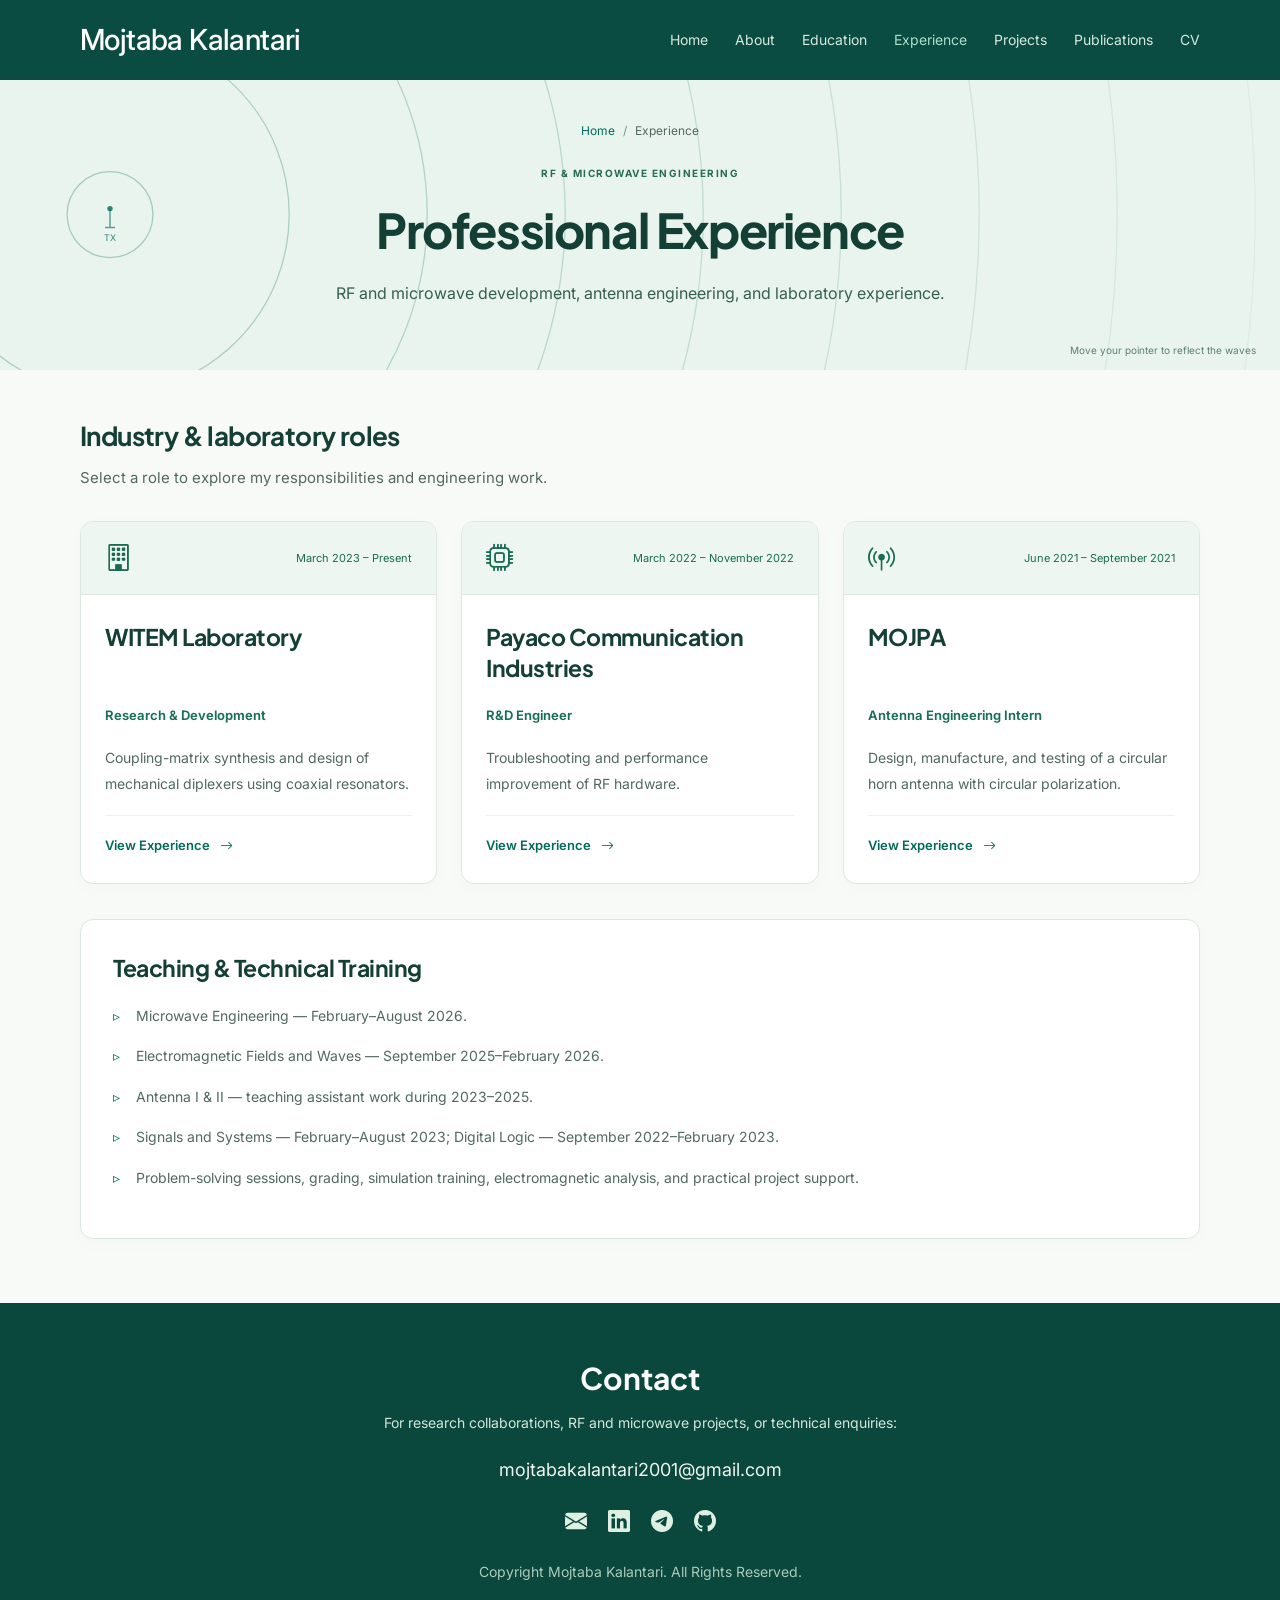
==== commit 4c11c815: "Replace template dependency with independent portfolio UI and interactive RF wave reflection" ====
--- a/experience/index.html
+++ b/experience/index.html
@@ -1,87 +1 @@
-<!DOCTYPE html>
-<html lang="en"><head>
-<meta charset="utf-8"><meta name="viewport" content="width=device-width, initial-scale=1">
-<title>Professional Experience | Mojtaba Kalantari</title><meta name="description" content="RF and microwave development, antenna engineering, and laboratory experience.">
-<meta name="theme-color" content="#006b5b">
-<link rel="canonical" href="https://mojtabakalantari2001-create.github.io/experience/index.html">
-<link rel="icon" href="../assets/img/icons/favicon.svg">
-<link rel="preconnect" href="https://fonts.googleapis.com"><link rel="preconnect" href="https://fonts.gstatic.com" crossorigin>
-<link href="https://fonts.googleapis.com/css2?family=Inter:wght@300;400;500;600;700&amp;family=Plus+Jakarta+Sans:wght@300;400;500;600;700;800&amp;display=swap" rel="stylesheet">
-<link href="../assets/vendor/bootstrap/css/bootstrap.purged.css" rel="stylesheet">
-<link href="../assets/vendor/bootstrap-icons/bootstrap-icons.css" rel="stylesheet">
-<link href="../assets/css/main.css?v=9932bc06dd" rel="stylesheet">
-<link href="../assets/css/personal.css?v=2f4d6b519a" rel="stylesheet">
-<link href="../assets/css/projects.css?v=3ff09e54d1" rel="stylesheet">
-</head><body class="project-page experience-page"><header class="header d-flex align-items-center fixed-top" id="header">
-<div class="container-fluid container-xl position-relative d-flex align-items-center justify-content-between">
-<a class="logo d-flex align-items-center" href="../index.html">
-<h1 class="sitename">Mojtaba Kalantari</h1>
-</a>
-<nav class="navmenu" id="navmenu">
-<ul>
-<li><a href="../index.html#hero">Home</a></li>
-<li><a href="../index.html#about">About</a></li>
-<li><a href="../index.html#education">Education</a></li>
-<li><a href="index.html" class="active" aria-current="page">Experience</a></li>
-<li><a href="../projects/index.html">Projects</a></li>
-<li><a href="../index.html#publications">Publications</a></li>
-<li><a download="Mojtaba_Kalantari_CV.pdf" href="../cv.pdf" target="_blank" rel="noopener noreferrer">CV</a></li>
-</ul>
-<button class="mobile-nav-toggle d-xl-none bi bi-list" type="button" aria-label="Open navigation" aria-expanded="false"></button>
-</nav>
-</div>
-</header>
-<main class="main"><section class="project-hero" id="hero"><canvas id="network-canvas" aria-hidden="true"></canvas>
-      <div class="container project-hero-content"><nav class="project-breadcrumbs" aria-label="Breadcrumb"><ol><li><a href="../index.html">Home</a></li><li><span aria-current="page">Experience</span></li></ol></nav>
-      <p class="project-eyebrow">RF &amp; MICROWAVE ENGINEERING</p><h1>Professional Experience</h1><p class="project-hero-description">RF and microwave development, antenna engineering, and laboratory experience.</p></div></section><section class="project-content experience"><div class="container"><div class="project-index-intro"><h2>Industry & laboratory roles</h2><p>Select a role to explore my responsibilities and engineering work.</p></div><div class="project-track-grid"><a class="track-card-container project-track-link experience-track-link" href="witem-laboratory.html" aria-label="Explore WITEM Laboratory">
-      <div class="track-card-label"><i class="bi bi-building" aria-hidden="true"></i><span>March 2023 – Present</span></div>
-      <div class="track-card-body"><h2>WITEM Laboratory</h2><p class="experience-card-role">Research &amp; Development</p><p>Coupling-matrix synthesis and design of mechanical diplexers using coaxial resonators.</p>
-      <div class="track-card-footer"><span class="track-explore-btn">View Experience <i class="bi bi-arrow-right" aria-hidden="true"></i></span></div></div></a><a class="track-card-container project-track-link experience-track-link" href="payaco-communication-industries.html" aria-label="Explore Payaco Communication Industries">
-      <div class="track-card-label"><i class="bi bi-cpu" aria-hidden="true"></i><span>March 2022 – November 2022</span></div>
-      <div class="track-card-body"><h2>Payaco Communication Industries</h2><p class="experience-card-role">R&amp;D Engineer</p><p>Troubleshooting and performance improvement of RF hardware.</p>
-      <div class="track-card-footer"><span class="track-explore-btn">View Experience <i class="bi bi-arrow-right" aria-hidden="true"></i></span></div></div></a><a class="track-card-container project-track-link experience-track-link" href="mojpa.html" aria-label="Explore MOJPA">
-      <div class="track-card-label"><i class="bi bi-broadcast-pin" aria-hidden="true"></i><span>June 2021 – September 2021</span></div>
-      <div class="track-card-body"><h2>MOJPA</h2><p class="experience-card-role">Antenna Engineering Intern</p><p>Design, manufacture, and testing of a circular horn antenna with circular polarization.</p>
-      <div class="track-card-footer"><span class="track-explore-btn">View Experience <i class="bi bi-arrow-right" aria-hidden="true"></i></span></div></div></a></div></div><div class="container teaching-block" id="teaching"><div class="experience-card">
-<h3>Teaching &amp; Technical Training</h3>
-<ul class="experience-highlights">
-<li>Microwave Engineering — February–August 2026.</li>
-<li>Electromagnetic Fields and Waves — September 2025–February 2026.</li>
-<li>Antenna I &amp; II — teaching assistant work during 2023–2025.</li>
-<li>Signals and Systems — February–August 2023; Digital Logic — September 2022–February 2023.</li>
-<li>Problem-solving sessions, grading, simulation training, electromagnetic analysis, and practical project support.</li>
-</ul>
-</div></div></section></main><footer class="footer dark-background" id="footer">
-<div class="container">
-<h3 class="sitename">Contact</h3>
-<p>For research collaborations, RF and microwave projects, or technical enquiries:</p>
-<p class="contact-email"><a href="mailto:mojtabakalantari2001@gmail.com">mojtabakalantari2001@gmail.com</a></p>
-<div class="social-links d-flex justify-content-center">
-<a aria-label="Email Contact" href="mailto:mojtabakalantari2001@gmail.com">
-<i class="bi bi-envelope-fill"></i>
-</a>
-<a aria-label="LinkedIn Profile" href="https://www.linkedin.com/in/mojtabakalantari/" target="_blank" rel="noopener noreferrer">
-<i class="bi bi-linkedin"></i>
-</a>
-<a aria-label="Telegram: @a0jik" title="@a0jik" href="https://t.me/a0jik" target="_blank" rel="noopener noreferrer">
-<i class="bi bi-telegram" aria-hidden="true"></i>
-</a>
-<a aria-label="GitHub Profile" href="https://github.com/mojtabakalantari2001-create" target="_blank" rel="noopener noreferrer">
-<i class="bi bi-github"></i>
-</a>
-</div>
-<div class="container">
-<div class="copyright">
-<span>Copyright</span> <strong class="px-1 sitename">Mojtaba Kalantari</strong> <span>All Rights
-                        Reserved</span>
-</div>
-<div class="credits">Designed by <a href="https://bootstrapmade.com/">BootstrapMade</a>
-</div>
-</div>
-</div>
-</footer>
-<script src="../assets/vendor/bootstrap/js/bootstrap.bundle.min.js" defer></script>
-<script src="../assets/js/main.js?v=55a8c1320a" defer></script>
-<script src="../assets/js/personal.js?v=8769570689" defer></script>
-<script src="../assets/js/projects.js?v=13d1b4b0a4" defer></script>
-</body></html>+<!doctype html><html lang="en"><head><meta charset="utf-8"><meta name="viewport" content="width=device-width,initial-scale=1"><meta name="theme-color" content="#006b5b"><title>Professional Experience | Mojtaba Kalantari</title><meta name="description" content="RF and microwave development, antenna engineering, and laboratory experience."><link rel="canonical" href="https://mojtabakalantari2001-create.github.io/experience/index.html"><meta property="og:title" content="Professional Experience | Mojtaba Kalantari"><meta property="og:image" content="https://mojtabakalantari2001-create.github.io/assets/img/profile/hero-park.webp"><link rel="icon" href="../assets/img/icons/favicon.svg"><link rel="preconnect" href="https://fonts.googleapis.com"><link rel="preconnect" href="https://fonts.gstatic.com" crossorigin><link href="https://fonts.googleapis.com/css2?family=Inter:wght@300;400;500;600;700&amp;family=Plus+Jakarta+Sans:wght@300;400;500;600;700;800&amp;display=swap" rel="stylesheet"><link href="../assets/vendor/bootstrap-icons/bootstrap-icons.css" rel="stylesheet"><link href="../assets/css/portfolio.css?v=9748ecbd55" rel="stylesheet"></head><body><header class="site-header"><div class="container header-row"><a class="brand" href="../index.html">Mojtaba Kalantari</a><nav id="site-nav" class="site-nav" aria-label="Main navigation"><a href="../index.html#hero">Home</a><a href="../index.html#about">About</a><a href="../index.html#education">Education</a><a href="../experience/index.html" class="is-active" aria-current="page">Experience</a><a href="../projects/index.html">Projects</a><a href="../index.html#publications">Publications</a><a href="../cv.pdf" download="Mojtaba_Kalantari_CV.pdf">CV</a></nav><button class="menu-toggle" type="button" aria-controls="site-nav" aria-expanded="false" aria-label="Open navigation"><i class="bi bi-list" aria-hidden="true"></i></button></div></header><main><section class="rf-hero" id="hero"><canvas data-rf-waves aria-hidden="true"></canvas><div class="container"><nav aria-label="Breadcrumb"><ol class="breadcrumbs"><li><a href="../index.html">Home</a></li><li><span aria-current="page">Experience</span></li></ol></nav><p class="eyebrow">RF &amp; MICROWAVE ENGINEERING</p><h1>Professional Experience</h1><p class="rf-subtitle">RF and microwave development, antenna engineering, and laboratory experience.</p></div><span class="wave-hint"><span class="mouse-hint">Move your pointer to reflect the waves</span><span class="touch-hint">Touch to reflect the waves</span></span></section><section class="page-content"><div class="container"><div class="page-intro"><h2>Industry &amp; laboratory roles</h2><p>Select a role to explore my responsibilities and engineering work.</p></div><div class="card-grid"><a class="track-card" href="witem-laboratory.html" aria-label="Explore WITEM Laboratory"><div class="card-top"><i class="bi bi-building" aria-hidden="true"></i><span>March 2023 – Present</span></div><div class="card-content"><h3>WITEM Laboratory</h3><p class="job-role">Research &amp; Development</p><p>Coupling-matrix synthesis and design of mechanical diplexers using coaxial resonators.</p><span class="card-cta">View Experience <i class="bi bi-arrow-right" aria-hidden="true"></i></span></div></a><a class="track-card" href="payaco-communication-industries.html" aria-label="Explore Payaco Communication Industries"><div class="card-top"><i class="bi bi-cpu" aria-hidden="true"></i><span>March 2022 – November 2022</span></div><div class="card-content"><h3>Payaco Communication Industries</h3><p class="job-role">R&amp;D Engineer</p><p>Troubleshooting and performance improvement of RF hardware.</p><span class="card-cta">View Experience <i class="bi bi-arrow-right" aria-hidden="true"></i></span></div></a><a class="track-card" href="mojpa.html" aria-label="Explore MOJPA"><div class="card-top"><i class="bi bi-broadcast-pin" aria-hidden="true"></i><span>June 2021 – September 2021</span></div><div class="card-content"><h3>MOJPA</h3><p class="job-role">Antenna Engineering Intern</p><p>Design, manufacture, and testing of a circular horn antenna with circular polarization.</p><span class="card-cta">View Experience <i class="bi bi-arrow-right" aria-hidden="true"></i></span></div></a></div><article class="work-card teaching-card" id="teaching"><h2>Teaching &amp; Technical Training</h2><ul class="highlights"><li>Microwave Engineering — February–August 2026.</li><li>Electromagnetic Fields and Waves — September 2025–February 2026.</li><li>Antenna I &amp; II — teaching assistant work during 2023–2025.</li><li>Signals and Systems — February–August 2023; Digital Logic — September 2022–February 2023.</li><li>Problem-solving sessions, grading, simulation training, electromagnetic analysis, and practical project support.</li></ul></article></div></section></main><footer class="site-footer" id="footer"><div class="container"><h2>Contact</h2><p>For research collaborations, RF and microwave projects, or technical enquiries:</p><p class="footer-email"><a href="mailto:mojtabakalantari2001@gmail.com">mojtabakalantari2001@gmail.com</a></p><div class="social-links"><a href="mailto:mojtabakalantari2001@gmail.com" aria-label="Email Contact"><i class="bi bi-envelope-fill" aria-hidden="true"></i></a><a href="https://www.linkedin.com/in/mojtabakalantari/" aria-label="LinkedIn Profile" target="_blank" rel="noopener noreferrer"><i class="bi bi-linkedin" aria-hidden="true"></i></a><a href="https://t.me/a0jik" aria-label="Telegram: @a0jik" target="_blank" rel="noopener noreferrer"><i class="bi bi-telegram" aria-hidden="true"></i></a><a href="https://github.com/mojtabakalantari2001-create" aria-label="GitHub Profile" target="_blank" rel="noopener noreferrer"><i class="bi bi-github" aria-hidden="true"></i></a></div><p class="copyright">Copyright Mojtaba Kalantari. All Rights Reserved.</p></div></footer><script src="../assets/js/portfolio.js?v=d26fc33c09" defer></script><script src="../assets/js/rf-waves.js?v=52feff6b47" defer></script></body></html>
--- a/assets/css/portfolio.css
+++ b/assets/css/portfolio.css
@@ -0,0 +1,15 @@
+/* Independently authored portfolio styles for Mojtaba Kalantari. */
+:root{--accent:#006b5b;--ink:#143f35;--muted:#52695f;--line:#dce7e0;--wash:#edf6f0;--nav:#0b4c42;--font:Inter,Arial,sans-serif;color-scheme:light}
+*{box-sizing:border-box}html{scroll-behavior:smooth;scroll-padding-top:100px}body{margin:0;font-family:var(--font);font-size:15px;line-height:1.75;color:var(--muted);background:#fff}button,a{-webkit-tap-highlight-color:transparent}button{font:inherit}a{color:var(--accent);text-decoration:none}a:hover{color:#00917b}img{max-width:100%;height:auto;display:block}h1,h2,h3,h4{font-family:'Plus Jakarta Sans',var(--font);color:var(--ink);line-height:1.35;margin:0 0 18px;font-weight:700}p{margin:0 0 18px}ul{margin:0;padding-left:20px}button{cursor:pointer}a:focus-visible,button:focus-visible,[tabindex]:focus-visible{outline:3px solid #009782;outline-offset:5px}[hidden]{display:none!important}.container{width:calc(100% - 48px);max-width:1120px;margin:0 auto}.section{padding:78px 0}.wash{background:#f4f9f6}.section-heading{margin-bottom:36px}.section-heading h2{font-size:32px;letter-spacing:-1px;margin-bottom:12px}.section-heading p{max-width:760px}.inline-link{display:inline-flex;align-items:center;gap:10px;font-size:13px;font-weight:650}.button-link{display:inline-flex;align-items:center;gap:10px;background:var(--accent);border:1px solid var(--accent);border-radius:5px;color:#fff;padding:11px 20px;font-size:14px;font-weight:600}.button-link:hover{background:#005244;color:#fff}.outline-link{display:inline-flex;align-items:center;gap:10px;border:1px solid #b7d2c3;border-radius:5px;padding:10px 18px;background:#fff;font-size:14px;font-weight:600}
+.site-header{position:fixed;top:0;inset-inline:0;z-index:50;background:var(--nav);height:80px;color:#f0f8f3}.header-row{height:100%;display:flex;align-items:center;justify-content:space-between;gap:24px}.brand{color:#fff!important;font-size:29px;font-weight:500;letter-spacing:-.6px;line-height:1.3}.site-nav{display:flex;align-items:center;gap:27px}.site-nav a{font-size:14px;white-space:nowrap;color:#d7eae0}.site-nav a:hover,.site-nav .is-active{color:#abdfcd}.menu-toggle{display:none;border:0;background:none;color:#fff;font-size:25px;padding:4px;line-height:1}.social-links{display:flex;align-items:center;gap:21px}.social-links a{font-size:24px;line-height:1;color:#14624f}.social-links a:hover{color:#00917b}
+.home-hero{position:relative;min-height:max(740px,100svh);display:flex;align-items:center;padding-top:80px;background:#e7f2ee;overflow:hidden}.hero-photo{position:absolute;inset:0;width:100%;height:100%;object-fit:cover}.home-hero:before{content:'';position:absolute;inset:0;z-index:1;background:linear-gradient(90deg,rgba(231,244,237,.97),rgba(231,244,237,.87) 25%,rgba(231,244,237,.57) 43%,rgba(231,244,237,.07) 63%,transparent 78%)}.hero-copy{position:relative;z-index:2}.hero-copy h1{font-size:64px;font-weight:750;letter-spacing:-2px;margin-bottom:6px}.hero-role{font-size:26px;min-height:48px;margin-bottom:24px;color:var(--ink)}.typed-role{border-bottom:2px solid var(--accent)}.typing-caret{display:inline-block;margin-left:3px;animation:blink 1s steps(1) infinite}@keyframes blink{50%{opacity:0}}
+.about-grid{display:grid;grid-template-columns:340px minmax(0,1fr);gap:70px;align-items:start}.about-photo{padding:14px 0 0 14px;position:relative}.about-photo:before{content:'';position:absolute;inset:0 16px 16px 0;border:5px solid #c9ded1;z-index:-1}.about-copy h3{font-size:25px;line-height:1.6}.about-copy p{font-size:15px;line-height:1.95}.tool-tags{display:flex;flex-wrap:wrap;gap:8px;margin:22px 0}.tool-tags span{font-size:12px;border:1px solid #d2e2d7;background:var(--wash);color:#26604d;border-radius:4px;padding:4px 10px}.education-grid{display:grid;grid-template-columns:repeat(2,minmax(0,1fr));gap:28px}.education-card{border:1px solid var(--line);border-radius:12px;background:#fff;padding:32px}.education-card img{width:108px;height:108px;object-fit:contain;margin:0 auto 24px}.education-card h3{text-align:center;font-size:24px}.education-card li{margin-bottom:7px}.thesis{border-top:1px solid var(--line);padding-top:18px;margin:22px 0 0;font-size:13px;line-height:1.85}
+.card-grid{display:grid;grid-template-columns:repeat(3,minmax(0,1fr));gap:24px}.track-card{display:flex;flex-direction:column;border:1px solid var(--line);border-radius:13px;background:#fff;overflow:hidden;color:inherit;box-shadow:0 5px 20px #113e2d05;transition:transform .2s,box-shadow .2s}.track-card:hover{color:inherit;transform:translateY(-4px);box-shadow:0 12px 26px #113e2d0c}.card-top{display:flex;align-items:center;justify-content:space-between;gap:12px;background:var(--wash);padding:22px 24px;border-bottom:1px solid var(--line);color:#196c53}.card-top i{font-size:27px;line-height:1}.card-top span{font-size:11px;text-align:right}.card-content{padding:26px 24px;display:flex;flex-direction:column;flex:1}.card-content h3{font-size:23px;letter-spacing:-.5px;min-height:62px;margin-bottom:20px}.card-content p{font-size:14px;line-height:1.85}.card-content .job-role{font-size:13px;font-weight:650;color:#19705a;min-height:0;margin-bottom:18px}.card-cta{display:flex;align-items:center;gap:10px;font-size:13px;font-weight:600;color:var(--accent);padding-top:18px;margin-top:auto;border-top:1px solid #edf0ed}
+.work-switch{display:grid;grid-template-columns:310px minmax(0,1fr);gap:32px;align-items:start}.work-switch [role=tablist]{display:grid;gap:13px}.role-choice{border:1px solid var(--line);border-left:4px solid transparent;background:#fff;border-radius:8px;padding:18px;text-align:left;color:var(--muted)}.role-choice[aria-selected=true]{border-left-color:var(--accent);background:#eff7f2}.role-choice strong{display:block;color:var(--ink);font-size:15px}.role-choice span{display:block;font-size:12px;margin-top:3px}.work-card{background:#fff;border:1px solid var(--line);border-radius:13px;padding:32px;box-shadow:0 5px 22px #113e2d05}.work-card header{display:flex;justify-content:space-between;gap:24px;border-bottom:1px solid #e9eeea;padding-bottom:20px;margin-bottom:25px}.work-card h2,.work-card h3{font-size:25px;letter-spacing:-.5px;margin-bottom:6px}.work-card .job-role{color:var(--accent);font-weight:600;margin:0}.job-meta{font-size:12px;text-align:right}.job-meta span{display:block;margin:0 0 7px}.period{display:inline-block!important;padding:3px 11px;border-radius:30px;background:#edf6f0;color:#2f5f4b}.highlights{list-style:none;padding:0}.highlights li{position:relative;padding-left:23px;margin-bottom:14px;font-size:14px;line-height:1.9}.highlights li:before{content:'▹';position:absolute;left:0;color:var(--accent)}.job-note{font-size:12px;margin-top:24px;margin-bottom:0}.teaching-card{margin-top:35px}.teaching-card h2,.teaching-card h3{font-size:23px;margin-bottom:20px}.publication{display:flex;gap:24px;max-width:980px}.publication>i{font-size:29px;color:var(--accent)}.publication h3{font-size:23px;line-height:1.6}.status-pill{display:inline-block;font-size:12px;border:1px solid #bfd8c9;background:#eaf4ed;color:#246348;border-radius:4px;padding:5px 10px;margin-bottom:13px}.publication p{font-size:14px}
+.rf-hero{position:relative;isolation:isolate;overflow:hidden;min-height:370px;padding:120px 0 60px;background:#eaf4ee}.rf-hero canvas{position:absolute;inset:0;width:100%;height:100%;z-index:0;pointer-events:none}.rf-hero .container{position:relative;z-index:1;text-align:center}.breadcrumbs{display:flex;justify-content:center;flex-wrap:wrap;gap:8px;list-style:none;padding:0;margin:0 0 24px;font-size:12px}.breadcrumbs li+li:before{content:'/';color:#7a9787;margin-right:8px}.eyebrow{text-transform:uppercase;font-size:10px;font-weight:700;letter-spacing:.15em;color:#286c51;margin:0 0 15px}.rf-hero h1{font-size:clamp(32px,4vw,48px);font-weight:750;letter-spacing:-1.4px;margin-bottom:17px}.rf-subtitle{max-width:800px;margin:0 auto;font-size:16px;line-height:1.85;color:#365f4d}.wave-hint{position:absolute;bottom:11px;right:24px;z-index:2;font-size:10px;color:#5c7f6d;pointer-events:none}.touch-hint{display:none}.page-content{padding:48px 0 64px;background:#f8faf8}.page-intro{margin-bottom:30px;max-width:800px}.page-intro h2{font-size:26px;letter-spacing:-.6px;margin-bottom:12px}.page-intro p{font-size:15px}.panel-card{border:1px solid var(--line);border-radius:13px;background:#fff;padding:32px;margin-bottom:26px;box-shadow:0 5px 20px #113e2d05}.panel-card h2{font-size:25px;letter-spacing:-.5px}.panel-card p{font-size:15px;line-height:1.9}.count-pill{display:inline-block;border:1px solid #cfe0d5;border-radius:4px;background:#eff7f2;padding:3px 9px;font-size:11px;color:#28664e}.tabs-bar{display:flex;flex-wrap:wrap;gap:6px;padding:6px;border:1px solid #d4e4da;border-radius:11px;background:#edf5f0;margin-bottom:27px}.project-tab{flex:1;min-width:140px;min-height:47px;border:0;background:none;color:#486355;border-radius:7px;padding:11px 15px;font-size:13px;font-weight:600}.project-tab[aria-selected=true]{background:white;color:var(--accent);box-shadow:0 2px 8px #123b2a0d}.panel-card .project-description{font-size:16px}.spec-box{margin:25px 0;background:#f0f7f2;padding:18px 22px;border-left:3px solid #008776;border-radius:0 7px 7px 0}.spec-box dt{font-size:10px;letter-spacing:.12em;text-transform:uppercase;color:#50735f;margin-bottom:6px}.spec-box dd{font-size:19px;font-weight:650;color:#19523c;margin:0}.focus-block{border-top:1px solid var(--line);padding-top:22px;margin-top:27px}.focus-block h3{font-size:15px}.focus-list{display:flex;flex-wrap:wrap;gap:12px 24px;list-style:none;padding:0;font-size:13px}.focus-list li{display:flex;gap:8px}.focus-list i{color:var(--accent)}.page-actions{display:flex;justify-content:space-between;flex-wrap:wrap;gap:20px;margin:28px 0 30px;align-items:center}.related-nav{border-top:1px solid var(--line);margin-top:30px;padding-top:26px}.related-nav h2{font-size:18px}.related-links{display:flex;flex-wrap:wrap;gap:12px}.related-links a{display:inline-flex;gap:15px;align-items:center;border:1px solid #d1e1d6;border-radius:6px;padding:12px 17px;background:#fff;font-size:13px}.tools-section{border-top:1px solid var(--line);padding-top:30px;margin-top:40px}.tools-section h2{font-size:20px}.page-work{margin-bottom:30px}
+.site-footer{padding:55px 0 32px;background:#0a473c;color:#d4e7db;text-align:center}.site-footer h2{color:#fff;font-size:30px;margin-bottom:13px}.site-footer p{font-size:14px}.footer-email{font-size:18px!important;overflow-wrap:anywhere}.footer-email a{color:#edf7ef}.site-footer .social-links{justify-content:center;margin:25px 0 28px}.site-footer .social-links a{color:#ddf0e2;font-size:22px}.copyright{font-size:11px;color:#accbbb;margin:0!important}
+@media(max-width:1100px){.site-nav{gap:17px}.brand{font-size:26px}.site-nav a{font-size:13px}.hero-copy h1{font-size:54px}.about-grid{grid-template-columns:290px minmax(0,1fr);gap:45px}.work-switch{grid-template-columns:260px minmax(0,1fr);gap:24px}}
+@media(max-width:900px){.menu-toggle{display:block}.site-nav{display:none;position:absolute;top:80px;left:20px;right:20px;border:1px solid #d4e3d8;border-radius:9px;background:#fff;padding:18px;box-shadow:0 8px 30px #0d35252a;max-height:calc(100svh - 110px);overflow:auto}.site-nav[data-open=true]{display:grid;gap:0}.site-nav a{display:block;padding:11px 13px;font-size:15px;color:#365f4b}.site-nav .is-active{color:var(--accent);font-weight:600}.card-grid{grid-template-columns:repeat(2,minmax(0,1fr))}.about-grid{grid-template-columns:1fr 1.5fr;gap:32px}.work-switch{grid-template-columns:1fr}.work-switch [role=tablist]{grid-template-columns:repeat(3,minmax(0,1fr))}.role-choice{padding:13px}.role-choice strong{font-size:13px}.work-card header{flex-wrap:wrap}.job-meta{text-align:left}.hero-copy h1{font-size:47px}.hero-role{font-size:23px}}
+@media(max-width:650px){.container{width:calc(100% - 32px)}.site-header{height:64px}.brand{font-size:23px}.site-nav{top:64px}.section{padding:48px 0}.section-heading h2{font-size:28px}.home-hero{display:flex;flex-direction:column;align-items:stretch;min-height:0;padding:0}.home-hero:before{display:none}.hero-copy{padding-top:112px;padding-bottom:0;order:0}.hero-copy h1{font-size:36px;letter-spacing:-1.3px}.hero-role{font-size:20px;min-height:70px;margin-bottom:20px}.hero-photo{position:relative;inset:auto;width:100%;height:100vw;max-height:560px;object-position:80% center;order:1;margin-top:34px}.about-grid{grid-template-columns:1fr;gap:35px}.about-photo{max-width:330px;margin:0 auto}.about-copy h3{font-size:23px}.education-grid,.card-grid{grid-template-columns:1fr}.education-card{padding:26px}.education-card h3{font-size:22px}.card-content h3{min-height:0;font-size:23px;margin-bottom:15px}.work-switch [role=tablist]{grid-template-columns:1fr}.role-choice strong{font-size:15px}.work-card{padding:24px 20px}.work-card h2,.work-card h3{font-size:23px}.job-meta{font-size:11px}.highlights li{font-size:14px}.publication{gap:15px}.publication h3{font-size:20px}.rf-hero{padding:99px 0 48px;min-height:340px}.rf-hero h1{font-size:32px;letter-spacing:-1px}.rf-subtitle{font-size:14px}.breadcrumbs{font-size:11px}.wave-hint{font-size:9px;right:16px}.mouse-hint{display:none}.touch-hint{display:inline}.page-content{padding:30px 0 45px}.page-intro h2{font-size:24px}.panel-card{padding:24px 20px}.panel-card h2{font-size:23px}.project-tab{flex:1 1 43%;min-width:115px;font-size:12px;padding:10px}.spec-box{padding:15px 17px}.spec-box dd{font-size:17px}.focus-list{display:grid;gap:10px}.related-links{display:grid}.footer-email{font-size:15px!important}.site-footer{padding:45px 0 28px}}
+@media(prefers-reduced-motion:reduce){html{scroll-behavior:auto}*,*:before,*:after{animation:none!important;transition:none!important}}
+@media print{.site-header,.social-links,.wave-hint,.rf-hero canvas,.tabs-bar,.page-actions,.related-nav{display:none!important}.home-hero,.rf-hero{min-height:0;padding:20px 0}.hero-photo{display:none}.home-hero:before{display:none}.hero-copy{padding:0}.work-switch{display:block}.work-switch [role=tablist]{display:none}[role=tabpanel][hidden]{display:block!important}.section,.page-content{padding:20px 0}.panel-card,.work-card{break-inside:avoid}.site-footer{background:#fff;color:#222}.site-footer h2,.site-footer a{color:#222}}
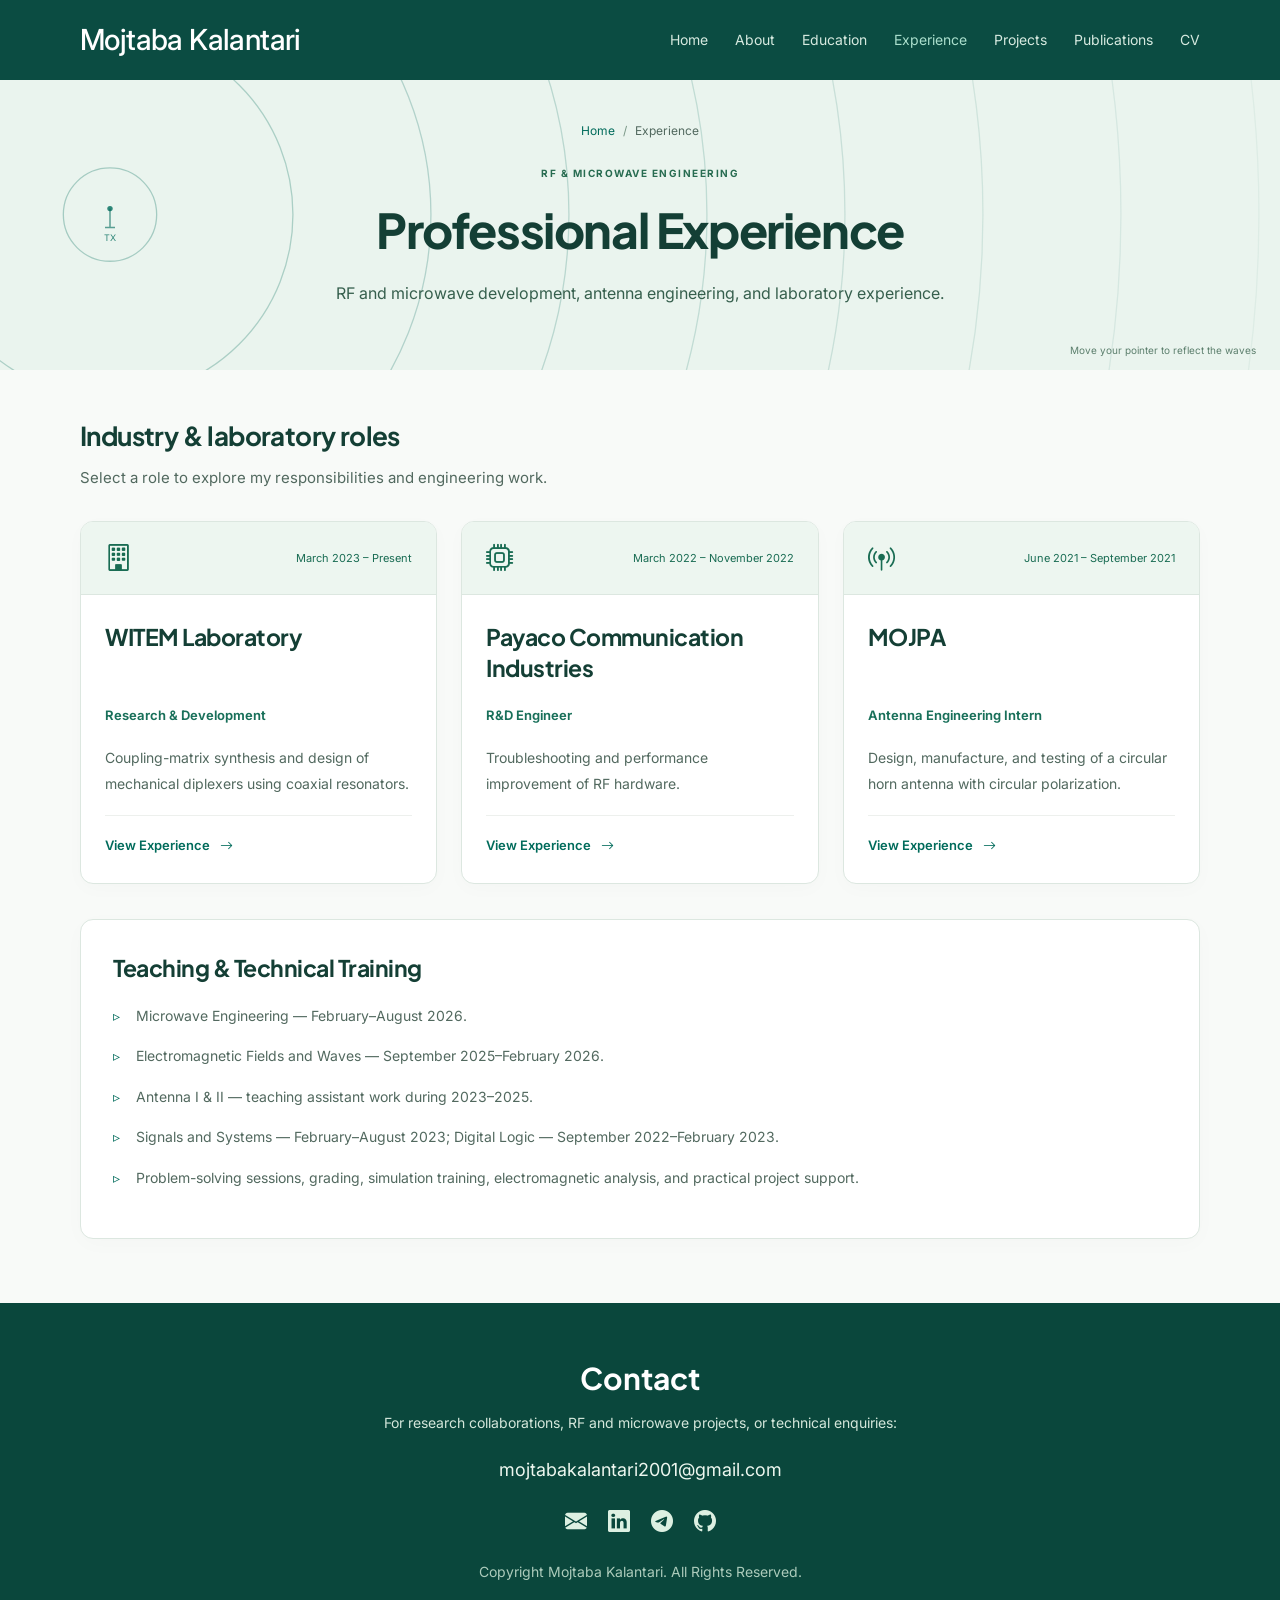
==== commit c73d69d6: "Refresh teal favicon across all pages to replace cached old icon" ====
--- a/experience/index.html
+++ b/experience/index.html
@@ -1 +1 @@
-<!doctype html><html lang="en"><head><meta charset="utf-8"><meta name="viewport" content="width=device-width,initial-scale=1"><meta name="theme-color" content="#006b5b"><title>Professional Experience | Mojtaba Kalantari</title><meta name="description" content="RF and microwave development, antenna engineering, and laboratory experience."><link rel="canonical" href="https://mojtabakalantari2001-create.github.io/experience/index.html"><meta property="og:title" content="Professional Experience | Mojtaba Kalantari"><meta property="og:image" content="https://mojtabakalantari2001-create.github.io/assets/img/profile/hero-park.webp"><link rel="icon" href="../assets/img/icons/favicon.svg"><link rel="preconnect" href="https://fonts.googleapis.com"><link rel="preconnect" href="https://fonts.gstatic.com" crossorigin><link href="https://fonts.googleapis.com/css2?family=Inter:wght@300;400;500;600;700&amp;family=Plus+Jakarta+Sans:wght@300;400;500;600;700;800&amp;display=swap" rel="stylesheet"><link href="../assets/vendor/bootstrap-icons/bootstrap-icons.css" rel="stylesheet"><link href="../assets/css/portfolio.css?v=9748ecbd55" rel="stylesheet"></head><body><header class="site-header"><div class="container header-row"><a class="brand" href="../index.html">Mojtaba Kalantari</a><nav id="site-nav" class="site-nav" aria-label="Main navigation"><a href="../index.html#hero">Home</a><a href="../index.html#about">About</a><a href="../index.html#education">Education</a><a href="../experience/index.html" class="is-active" aria-current="page">Experience</a><a href="../projects/index.html">Projects</a><a href="../index.html#publications">Publications</a><a href="../cv.pdf" download="Mojtaba_Kalantari_CV.pdf">CV</a></nav><button class="menu-toggle" type="button" aria-controls="site-nav" aria-expanded="false" aria-label="Open navigation"><i class="bi bi-list" aria-hidden="true"></i></button></div></header><main><section class="rf-hero" id="hero"><canvas data-rf-waves aria-hidden="true"></canvas><div class="container"><nav aria-label="Breadcrumb"><ol class="breadcrumbs"><li><a href="../index.html">Home</a></li><li><span aria-current="page">Experience</span></li></ol></nav><p class="eyebrow">RF &amp; MICROWAVE ENGINEERING</p><h1>Professional Experience</h1><p class="rf-subtitle">RF and microwave development, antenna engineering, and laboratory experience.</p></div><span class="wave-hint"><span class="mouse-hint">Move your pointer to reflect the waves</span><span class="touch-hint">Touch to reflect the waves</span></span></section><section class="page-content"><div class="container"><div class="page-intro"><h2>Industry &amp; laboratory roles</h2><p>Select a role to explore my responsibilities and engineering work.</p></div><div class="card-grid"><a class="track-card" href="witem-laboratory.html" aria-label="Explore WITEM Laboratory"><div class="card-top"><i class="bi bi-building" aria-hidden="true"></i><span>March 2023 – Present</span></div><div class="card-content"><h3>WITEM Laboratory</h3><p class="job-role">Research &amp; Development</p><p>Coupling-matrix synthesis and design of mechanical diplexers using coaxial resonators.</p><span class="card-cta">View Experience <i class="bi bi-arrow-right" aria-hidden="true"></i></span></div></a><a class="track-card" href="payaco-communication-industries.html" aria-label="Explore Payaco Communication Industries"><div class="card-top"><i class="bi bi-cpu" aria-hidden="true"></i><span>March 2022 – November 2022</span></div><div class="card-content"><h3>Payaco Communication Industries</h3><p class="job-role">R&amp;D Engineer</p><p>Troubleshooting and performance improvement of RF hardware.</p><span class="card-cta">View Experience <i class="bi bi-arrow-right" aria-hidden="true"></i></span></div></a><a class="track-card" href="mojpa.html" aria-label="Explore MOJPA"><div class="card-top"><i class="bi bi-broadcast-pin" aria-hidden="true"></i><span>June 2021 – September 2021</span></div><div class="card-content"><h3>MOJPA</h3><p class="job-role">Antenna Engineering Intern</p><p>Design, manufacture, and testing of a circular horn antenna with circular polarization.</p><span class="card-cta">View Experience <i class="bi bi-arrow-right" aria-hidden="true"></i></span></div></a></div><article class="work-card teaching-card" id="teaching"><h2>Teaching &amp; Technical Training</h2><ul class="highlights"><li>Microwave Engineering — February–August 2026.</li><li>Electromagnetic Fields and Waves — September 2025–February 2026.</li><li>Antenna I &amp; II — teaching assistant work during 2023–2025.</li><li>Signals and Systems — February–August 2023; Digital Logic — September 2022–February 2023.</li><li>Problem-solving sessions, grading, simulation training, electromagnetic analysis, and practical project support.</li></ul></article></div></section></main><footer class="site-footer" id="footer"><div class="container"><h2>Contact</h2><p>For research collaborations, RF and microwave projects, or technical enquiries:</p><p class="footer-email"><a href="mailto:mojtabakalantari2001@gmail.com">mojtabakalantari2001@gmail.com</a></p><div class="social-links"><a href="mailto:mojtabakalantari2001@gmail.com" aria-label="Email Contact"><i class="bi bi-envelope-fill" aria-hidden="true"></i></a><a href="https://www.linkedin.com/in/mojtabakalantari/" aria-label="LinkedIn Profile" target="_blank" rel="noopener noreferrer"><i class="bi bi-linkedin" aria-hidden="true"></i></a><a href="https://t.me/a0jik" aria-label="Telegram: @a0jik" target="_blank" rel="noopener noreferrer"><i class="bi bi-telegram" aria-hidden="true"></i></a><a href="https://github.com/mojtabakalantari2001-create" aria-label="GitHub Profile" target="_blank" rel="noopener noreferrer"><i class="bi bi-github" aria-hidden="true"></i></a></div><p class="copyright">Copyright Mojtaba Kalantari. All Rights Reserved.</p></div></footer><script src="../assets/js/portfolio.js?v=d26fc33c09" defer></script><script src="../assets/js/rf-waves.js?v=52feff6b47" defer></script></body></html>+<!doctype html><html lang="en"><head><meta charset="utf-8"><meta name="viewport" content="width=device-width,initial-scale=1"><meta name="theme-color" content="#006b5b"><title>Professional Experience | Mojtaba Kalantari</title><meta name="description" content="RF and microwave development, antenna engineering, and laboratory experience."><link rel="canonical" href="https://mojtabakalantari2001-create.github.io/experience/index.html"><meta property="og:title" content="Professional Experience | Mojtaba Kalantari"><meta property="og:image" content="https://mojtabakalantari2001-create.github.io/assets/img/profile/hero-park.webp"><link rel="icon" type="image/svg+xml" sizes="any" href="../assets/img/icons/favicon.svg?v=green-006b5b"><link rel="preconnect" href="https://fonts.googleapis.com"><link rel="preconnect" href="https://fonts.gstatic.com" crossorigin><link href="https://fonts.googleapis.com/css2?family=Inter:wght@300;400;500;600;700&amp;family=Plus+Jakarta+Sans:wght@300;400;500;600;700;800&amp;display=swap" rel="stylesheet"><link href="../assets/vendor/bootstrap-icons/bootstrap-icons.css" rel="stylesheet"><link href="../assets/css/portfolio.css?v=9748ecbd55" rel="stylesheet"></head><body><header class="site-header"><div class="container header-row"><a class="brand" href="../index.html">Mojtaba Kalantari</a><nav id="site-nav" class="site-nav" aria-label="Main navigation"><a href="../index.html#hero">Home</a><a href="../index.html#about">About</a><a href="../index.html#education">Education</a><a href="../experience/index.html" class="is-active" aria-current="page">Experience</a><a href="../projects/index.html">Projects</a><a href="../index.html#publications">Publications</a><a href="../cv.pdf" download="Mojtaba_Kalantari_CV.pdf">CV</a></nav><button class="menu-toggle" type="button" aria-controls="site-nav" aria-expanded="false" aria-label="Open navigation"><i class="bi bi-list" aria-hidden="true"></i></button></div></header><main><section class="rf-hero" id="hero"><canvas data-rf-waves aria-hidden="true"></canvas><div class="container"><nav aria-label="Breadcrumb"><ol class="breadcrumbs"><li><a href="../index.html">Home</a></li><li><span aria-current="page">Experience</span></li></ol></nav><p class="eyebrow">RF &amp; MICROWAVE ENGINEERING</p><h1>Professional Experience</h1><p class="rf-subtitle">RF and microwave development, antenna engineering, and laboratory experience.</p></div><span class="wave-hint"><span class="mouse-hint">Move your pointer to reflect the waves</span><span class="touch-hint">Touch to reflect the waves</span></span></section><section class="page-content"><div class="container"><div class="page-intro"><h2>Industry &amp; laboratory roles</h2><p>Select a role to explore my responsibilities and engineering work.</p></div><div class="card-grid"><a class="track-card" href="witem-laboratory.html" aria-label="Explore WITEM Laboratory"><div class="card-top"><i class="bi bi-building" aria-hidden="true"></i><span>March 2023 – Present</span></div><div class="card-content"><h3>WITEM Laboratory</h3><p class="job-role">Research &amp; Development</p><p>Coupling-matrix synthesis and design of mechanical diplexers using coaxial resonators.</p><span class="card-cta">View Experience <i class="bi bi-arrow-right" aria-hidden="true"></i></span></div></a><a class="track-card" href="payaco-communication-industries.html" aria-label="Explore Payaco Communication Industries"><div class="card-top"><i class="bi bi-cpu" aria-hidden="true"></i><span>March 2022 – November 2022</span></div><div class="card-content"><h3>Payaco Communication Industries</h3><p class="job-role">R&amp;D Engineer</p><p>Troubleshooting and performance improvement of RF hardware.</p><span class="card-cta">View Experience <i class="bi bi-arrow-right" aria-hidden="true"></i></span></div></a><a class="track-card" href="mojpa.html" aria-label="Explore MOJPA"><div class="card-top"><i class="bi bi-broadcast-pin" aria-hidden="true"></i><span>June 2021 – September 2021</span></div><div class="card-content"><h3>MOJPA</h3><p class="job-role">Antenna Engineering Intern</p><p>Design, manufacture, and testing of a circular horn antenna with circular polarization.</p><span class="card-cta">View Experience <i class="bi bi-arrow-right" aria-hidden="true"></i></span></div></a></div><article class="work-card teaching-card" id="teaching"><h2>Teaching &amp; Technical Training</h2><ul class="highlights"><li>Microwave Engineering — February–August 2026.</li><li>Electromagnetic Fields and Waves — September 2025–February 2026.</li><li>Antenna I &amp; II — teaching assistant work during 2023–2025.</li><li>Signals and Systems — February–August 2023; Digital Logic — September 2022–February 2023.</li><li>Problem-solving sessions, grading, simulation training, electromagnetic analysis, and practical project support.</li></ul></article></div></section></main><footer class="site-footer" id="footer"><div class="container"><h2>Contact</h2><p>For research collaborations, RF and microwave projects, or technical enquiries:</p><p class="footer-email"><a href="mailto:mojtabakalantari2001@gmail.com">mojtabakalantari2001@gmail.com</a></p><div class="social-links"><a href="mailto:mojtabakalantari2001@gmail.com" aria-label="Email Contact"><i class="bi bi-envelope-fill" aria-hidden="true"></i></a><a href="https://www.linkedin.com/in/mojtabakalantari/" aria-label="LinkedIn Profile" target="_blank" rel="noopener noreferrer"><i class="bi bi-linkedin" aria-hidden="true"></i></a><a href="https://t.me/a0jik" aria-label="Telegram: @a0jik" target="_blank" rel="noopener noreferrer"><i class="bi bi-telegram" aria-hidden="true"></i></a><a href="https://github.com/mojtabakalantari2001-create" aria-label="GitHub Profile" target="_blank" rel="noopener noreferrer"><i class="bi bi-github" aria-hidden="true"></i></a></div><p class="copyright">Copyright Mojtaba Kalantari. All Rights Reserved.</p></div></footer><script src="../assets/js/portfolio.js?v=d26fc33c09" defer></script><script src="../assets/js/rf-waves.js?v=52feff6b47" defer></script></body></html>
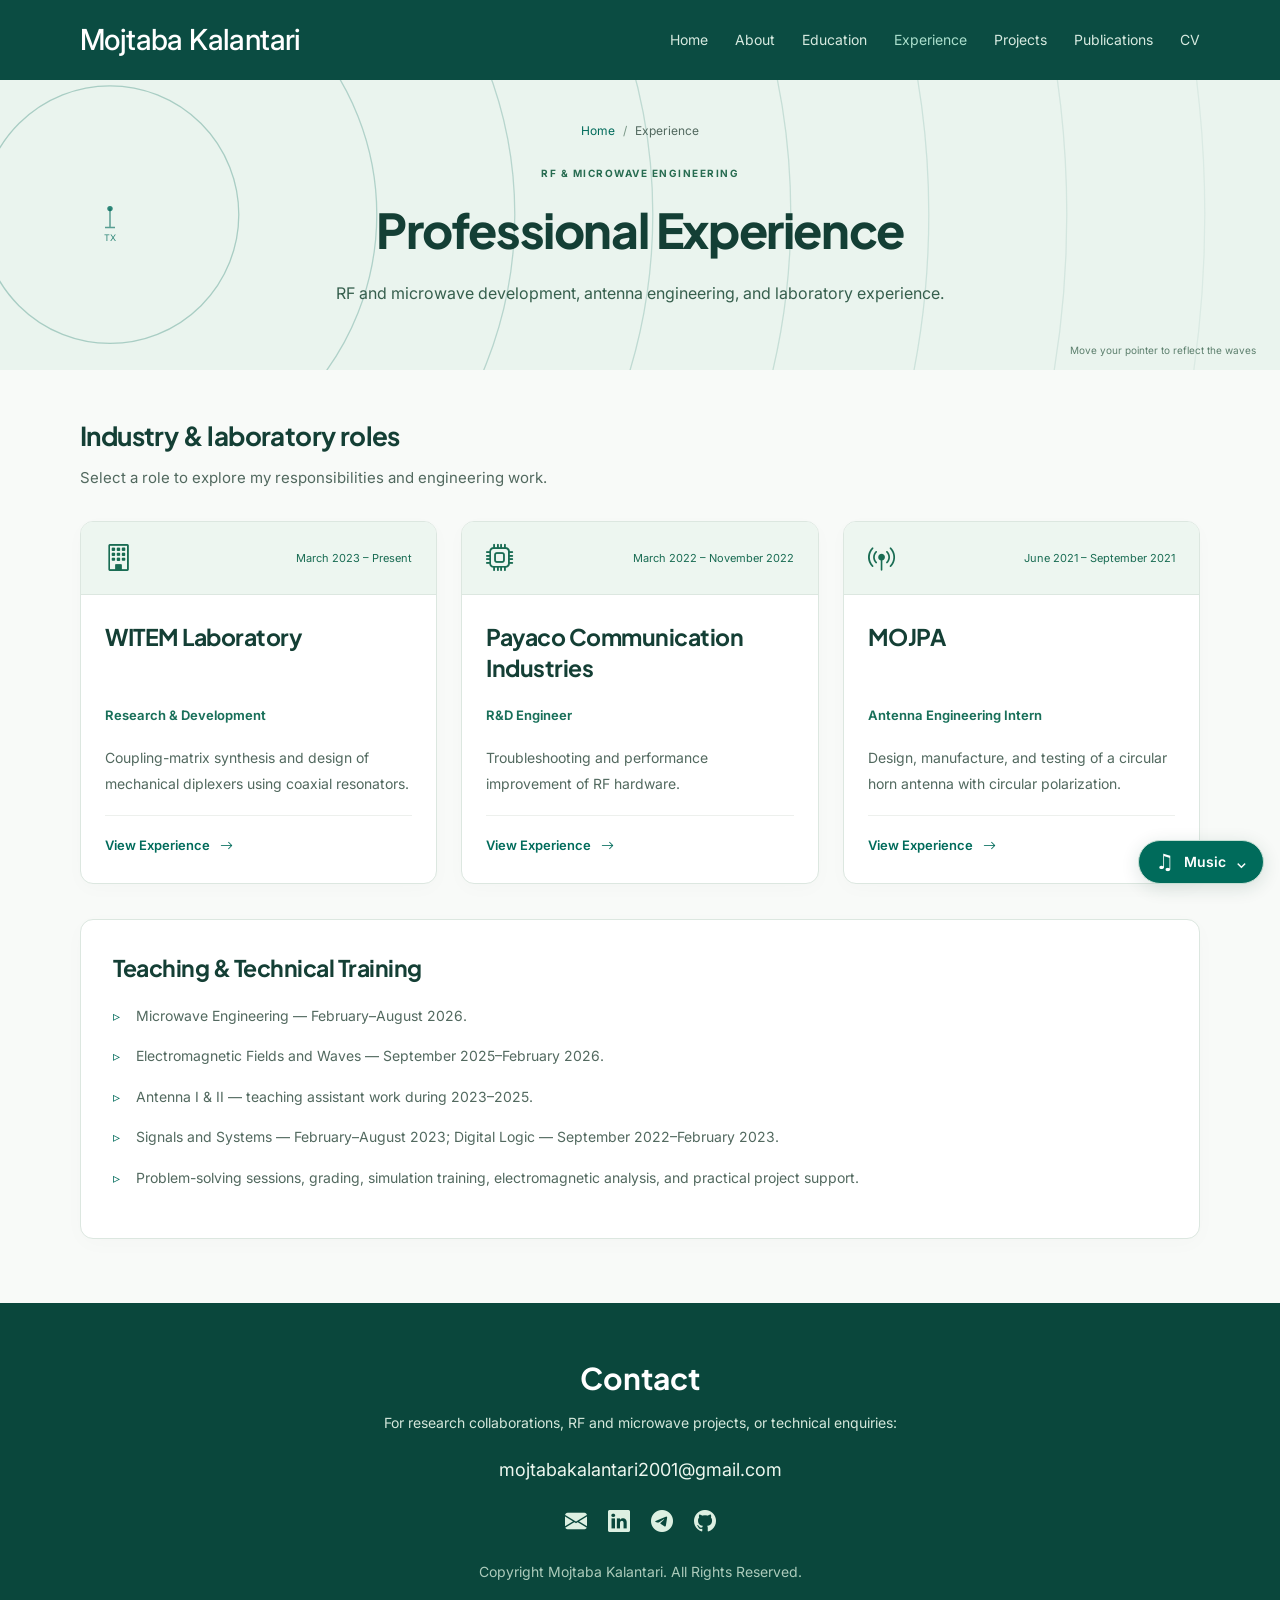
==== commit 15dfc3f0: "Add native music controls and a single MP3 upload location across all pages" ====
--- a/experience/index.html
+++ b/experience/index.html
@@ -1 +1 @@
-<!doctype html><html lang="en"><head><meta charset="utf-8"><meta name="viewport" content="width=device-width,initial-scale=1"><meta name="theme-color" content="#006b5b"><title>Professional Experience | Mojtaba Kalantari</title><meta name="description" content="RF and microwave development, antenna engineering, and laboratory experience."><link rel="canonical" href="https://mojtabakalantari2001-create.github.io/experience/index.html"><meta property="og:title" content="Professional Experience | Mojtaba Kalantari"><meta property="og:image" content="https://mojtabakalantari2001-create.github.io/assets/img/profile/hero-park.webp"><link rel="icon" type="image/svg+xml" sizes="any" href="../assets/img/icons/favicon.svg?v=green-006b5b"><link rel="preconnect" href="https://fonts.googleapis.com"><link rel="preconnect" href="https://fonts.gstatic.com" crossorigin><link href="https://fonts.googleapis.com/css2?family=Inter:wght@300;400;500;600;700&amp;family=Plus+Jakarta+Sans:wght@300;400;500;600;700;800&amp;display=swap" rel="stylesheet"><link href="../assets/vendor/bootstrap-icons/bootstrap-icons.css" rel="stylesheet"><link href="../assets/css/portfolio.css?v=9748ecbd55" rel="stylesheet"></head><body><header class="site-header"><div class="container header-row"><a class="brand" href="../index.html">Mojtaba Kalantari</a><nav id="site-nav" class="site-nav" aria-label="Main navigation"><a href="../index.html#hero">Home</a><a href="../index.html#about">About</a><a href="../index.html#education">Education</a><a href="../experience/index.html" class="is-active" aria-current="page">Experience</a><a href="../projects/index.html">Projects</a><a href="../index.html#publications">Publications</a><a href="../cv.pdf" download="Mojtaba_Kalantari_CV.pdf">CV</a></nav><button class="menu-toggle" type="button" aria-controls="site-nav" aria-expanded="false" aria-label="Open navigation"><i class="bi bi-list" aria-hidden="true"></i></button></div></header><main><section class="rf-hero" id="hero"><canvas data-rf-waves aria-hidden="true"></canvas><div class="container"><nav aria-label="Breadcrumb"><ol class="breadcrumbs"><li><a href="../index.html">Home</a></li><li><span aria-current="page">Experience</span></li></ol></nav><p class="eyebrow">RF &amp; MICROWAVE ENGINEERING</p><h1>Professional Experience</h1><p class="rf-subtitle">RF and microwave development, antenna engineering, and laboratory experience.</p></div><span class="wave-hint"><span class="mouse-hint">Move your pointer to reflect the waves</span><span class="touch-hint">Touch to reflect the waves</span></span></section><section class="page-content"><div class="container"><div class="page-intro"><h2>Industry &amp; laboratory roles</h2><p>Select a role to explore my responsibilities and engineering work.</p></div><div class="card-grid"><a class="track-card" href="witem-laboratory.html" aria-label="Explore WITEM Laboratory"><div class="card-top"><i class="bi bi-building" aria-hidden="true"></i><span>March 2023 – Present</span></div><div class="card-content"><h3>WITEM Laboratory</h3><p class="job-role">Research &amp; Development</p><p>Coupling-matrix synthesis and design of mechanical diplexers using coaxial resonators.</p><span class="card-cta">View Experience <i class="bi bi-arrow-right" aria-hidden="true"></i></span></div></a><a class="track-card" href="payaco-communication-industries.html" aria-label="Explore Payaco Communication Industries"><div class="card-top"><i class="bi bi-cpu" aria-hidden="true"></i><span>March 2022 – November 2022</span></div><div class="card-content"><h3>Payaco Communication Industries</h3><p class="job-role">R&amp;D Engineer</p><p>Troubleshooting and performance improvement of RF hardware.</p><span class="card-cta">View Experience <i class="bi bi-arrow-right" aria-hidden="true"></i></span></div></a><a class="track-card" href="mojpa.html" aria-label="Explore MOJPA"><div class="card-top"><i class="bi bi-broadcast-pin" aria-hidden="true"></i><span>June 2021 – September 2021</span></div><div class="card-content"><h3>MOJPA</h3><p class="job-role">Antenna Engineering Intern</p><p>Design, manufacture, and testing of a circular horn antenna with circular polarization.</p><span class="card-cta">View Experience <i class="bi bi-arrow-right" aria-hidden="true"></i></span></div></a></div><article class="work-card teaching-card" id="teaching"><h2>Teaching &amp; Technical Training</h2><ul class="highlights"><li>Microwave Engineering — February–August 2026.</li><li>Electromagnetic Fields and Waves — September 2025–February 2026.</li><li>Antenna I &amp; II — teaching assistant work during 2023–2025.</li><li>Signals and Systems — February–August 2023; Digital Logic — September 2022–February 2023.</li><li>Problem-solving sessions, grading, simulation training, electromagnetic analysis, and practical project support.</li></ul></article></div></section></main><footer class="site-footer" id="footer"><div class="container"><h2>Contact</h2><p>For research collaborations, RF and microwave projects, or technical enquiries:</p><p class="footer-email"><a href="mailto:mojtabakalantari2001@gmail.com">mojtabakalantari2001@gmail.com</a></p><div class="social-links"><a href="mailto:mojtabakalantari2001@gmail.com" aria-label="Email Contact"><i class="bi bi-envelope-fill" aria-hidden="true"></i></a><a href="https://www.linkedin.com/in/mojtabakalantari/" aria-label="LinkedIn Profile" target="_blank" rel="noopener noreferrer"><i class="bi bi-linkedin" aria-hidden="true"></i></a><a href="https://t.me/a0jik" aria-label="Telegram: @a0jik" target="_blank" rel="noopener noreferrer"><i class="bi bi-telegram" aria-hidden="true"></i></a><a href="https://github.com/mojtabakalantari2001-create" aria-label="GitHub Profile" target="_blank" rel="noopener noreferrer"><i class="bi bi-github" aria-hidden="true"></i></a></div><p class="copyright">Copyright Mojtaba Kalantari. All Rights Reserved.</p></div></footer><script src="../assets/js/portfolio.js?v=d26fc33c09" defer></script><script src="../assets/js/rf-waves.js?v=52feff6b47" defer></script></body></html>+<!doctype html><html lang="en"><head><meta charset="utf-8"><meta name="viewport" content="width=device-width,initial-scale=1"><meta name="theme-color" content="#006b5b"><title>Professional Experience | Mojtaba Kalantari</title><meta name="description" content="RF and microwave development, antenna engineering, and laboratory experience."><link rel="canonical" href="https://mojtabakalantari2001-create.github.io/experience/index.html"><meta property="og:title" content="Professional Experience | Mojtaba Kalantari"><meta property="og:image" content="https://mojtabakalantari2001-create.github.io/assets/img/profile/hero-park.webp"><link rel="icon" type="image/svg+xml" sizes="any" href="../assets/img/icons/favicon.svg?v=green-006b5b"><link rel="preconnect" href="https://fonts.googleapis.com"><link rel="preconnect" href="https://fonts.gstatic.com" crossorigin><link href="https://fonts.googleapis.com/css2?family=Inter:wght@300;400;500;600;700&amp;family=Plus+Jakarta+Sans:wght@300;400;500;600;700;800&amp;display=swap" rel="stylesheet"><link href="../assets/vendor/bootstrap-icons/bootstrap-icons.css" rel="stylesheet"><link href="../assets/css/portfolio.css?v=9748ecbd55" rel="stylesheet"><link href="../assets/css/music-player.css?v=1" rel="stylesheet"></head><body><header class="site-header"><div class="container header-row"><a class="brand" href="../index.html">Mojtaba Kalantari</a><nav id="site-nav" class="site-nav" aria-label="Main navigation"><a href="../index.html#hero">Home</a><a href="../index.html#about">About</a><a href="../index.html#education">Education</a><a href="../experience/index.html" class="is-active" aria-current="page">Experience</a><a href="../projects/index.html">Projects</a><a href="../index.html#publications">Publications</a><a href="../cv.pdf" download="Mojtaba_Kalantari_CV.pdf">CV</a></nav><button class="menu-toggle" type="button" aria-controls="site-nav" aria-expanded="false" aria-label="Open navigation"><i class="bi bi-list" aria-hidden="true"></i></button></div></header><main><section class="rf-hero" id="hero"><canvas data-rf-waves aria-hidden="true"></canvas><div class="container"><nav aria-label="Breadcrumb"><ol class="breadcrumbs"><li><a href="../index.html">Home</a></li><li><span aria-current="page">Experience</span></li></ol></nav><p class="eyebrow">RF &amp; MICROWAVE ENGINEERING</p><h1>Professional Experience</h1><p class="rf-subtitle">RF and microwave development, antenna engineering, and laboratory experience.</p></div><span class="wave-hint"><span class="mouse-hint">Move your pointer to reflect the waves</span><span class="touch-hint">Touch to reflect the waves</span></span></section><section class="page-content"><div class="container"><div class="page-intro"><h2>Industry &amp; laboratory roles</h2><p>Select a role to explore my responsibilities and engineering work.</p></div><div class="card-grid"><a class="track-card" href="witem-laboratory.html" aria-label="Explore WITEM Laboratory"><div class="card-top"><i class="bi bi-building" aria-hidden="true"></i><span>March 2023 – Present</span></div><div class="card-content"><h3>WITEM Laboratory</h3><p class="job-role">Research &amp; Development</p><p>Coupling-matrix synthesis and design of mechanical diplexers using coaxial resonators.</p><span class="card-cta">View Experience <i class="bi bi-arrow-right" aria-hidden="true"></i></span></div></a><a class="track-card" href="payaco-communication-industries.html" aria-label="Explore Payaco Communication Industries"><div class="card-top"><i class="bi bi-cpu" aria-hidden="true"></i><span>March 2022 – November 2022</span></div><div class="card-content"><h3>Payaco Communication Industries</h3><p class="job-role">R&amp;D Engineer</p><p>Troubleshooting and performance improvement of RF hardware.</p><span class="card-cta">View Experience <i class="bi bi-arrow-right" aria-hidden="true"></i></span></div></a><a class="track-card" href="mojpa.html" aria-label="Explore MOJPA"><div class="card-top"><i class="bi bi-broadcast-pin" aria-hidden="true"></i><span>June 2021 – September 2021</span></div><div class="card-content"><h3>MOJPA</h3><p class="job-role">Antenna Engineering Intern</p><p>Design, manufacture, and testing of a circular horn antenna with circular polarization.</p><span class="card-cta">View Experience <i class="bi bi-arrow-right" aria-hidden="true"></i></span></div></a></div><article class="work-card teaching-card" id="teaching"><h2>Teaching &amp; Technical Training</h2><ul class="highlights"><li>Microwave Engineering — February–August 2026.</li><li>Electromagnetic Fields and Waves — September 2025–February 2026.</li><li>Antenna I &amp; II — teaching assistant work during 2023–2025.</li><li>Signals and Systems — February–August 2023; Digital Logic — September 2022–February 2023.</li><li>Problem-solving sessions, grading, simulation training, electromagnetic analysis, and practical project support.</li></ul></article></div></section></main><footer class="site-footer" id="footer"><div class="container"><h2>Contact</h2><p>For research collaborations, RF and microwave projects, or technical enquiries:</p><p class="footer-email"><a href="mailto:mojtabakalantari2001@gmail.com">mojtabakalantari2001@gmail.com</a></p><div class="social-links"><a href="mailto:mojtabakalantari2001@gmail.com" aria-label="Email Contact"><i class="bi bi-envelope-fill" aria-hidden="true"></i></a><a href="https://www.linkedin.com/in/mojtabakalantari/" aria-label="LinkedIn Profile" target="_blank" rel="noopener noreferrer"><i class="bi bi-linkedin" aria-hidden="true"></i></a><a href="https://t.me/a0jik" aria-label="Telegram: @a0jik" target="_blank" rel="noopener noreferrer"><i class="bi bi-telegram" aria-hidden="true"></i></a><a href="https://github.com/mojtabakalantari2001-create" aria-label="GitHub Profile" target="_blank" rel="noopener noreferrer"><i class="bi bi-github" aria-hidden="true"></i></a></div><p class="copyright">Copyright Mojtaba Kalantari. All Rights Reserved.</p></div></footer><script src="../assets/js/portfolio.js?v=d26fc33c09" defer></script><script src="../assets/js/rf-waves.js?v=52feff6b47" defer></script><details class="music-player"><summary><span class="music-player-note" aria-hidden="true">♫</span><span>Music</span><span class="music-player-chevron" aria-hidden="true">⌃</span></summary><div class="music-player-panel"><audio controls preload="none" loop aria-label="Background music" src="../assets/audio/music.mp3">Your browser does not support audio playback.</audio></div></details></body></html>
--- a/assets/css/music-player.css
+++ b/assets/css/music-player.css
@@ -0,0 +1,56 @@
+/* Native audio controls, shared by the home page and all detail pages. */
+.music-player {
+  position: fixed;
+  right: max(16px, env(safe-area-inset-right));
+  bottom: max(16px, env(safe-area-inset-bottom));
+  z-index: 40;
+  max-width: calc(100vw - 32px);
+  color: #123f35;
+  font-family: Inter, system-ui, sans-serif;
+  font-size: 14px;
+}
+
+.music-player > summary {
+  display: flex;
+  align-items: center;
+  justify-content: center;
+  gap: 10px;
+  width: fit-content;
+  min-height: 44px;
+  margin-left: auto;
+  padding: 9px 16px;
+  border: 1px solid #c4ded3;
+  border-radius: 24px;
+  background: #006b5b;
+  color: #fff;
+  box-shadow: 0 4px 18px #123f3524;
+  cursor: pointer;
+  list-style: none;
+  font-weight: 600;
+}
+
+.music-player > summary::-webkit-details-marker { display: none; }
+.music-player > summary::marker { content: ''; }
+.music-player > summary:focus-visible { outline: 3px solid #009782; outline-offset: 4px; }
+.music-player-note { font-size: 21px; line-height: 1; }
+.music-player-chevron { display: inline-block; transform: rotate(180deg); }
+.music-player[open] .music-player-chevron { transform: none; }
+.music-player[open] { width: 330px; }
+
+.music-player-panel {
+  margin-top: 8px;
+  padding: 12px 10px;
+  border: 1px solid #c4ded3;
+  border-radius: 16px;
+  background: #f4f9f6;
+  box-shadow: 0 6px 24px #123f3524;
+}
+
+.music-player audio {
+  display: block;
+  width: 100%;
+  height: 54px;
+  color-scheme: light;
+}
+
+@media print { .music-player { display: none; } }
